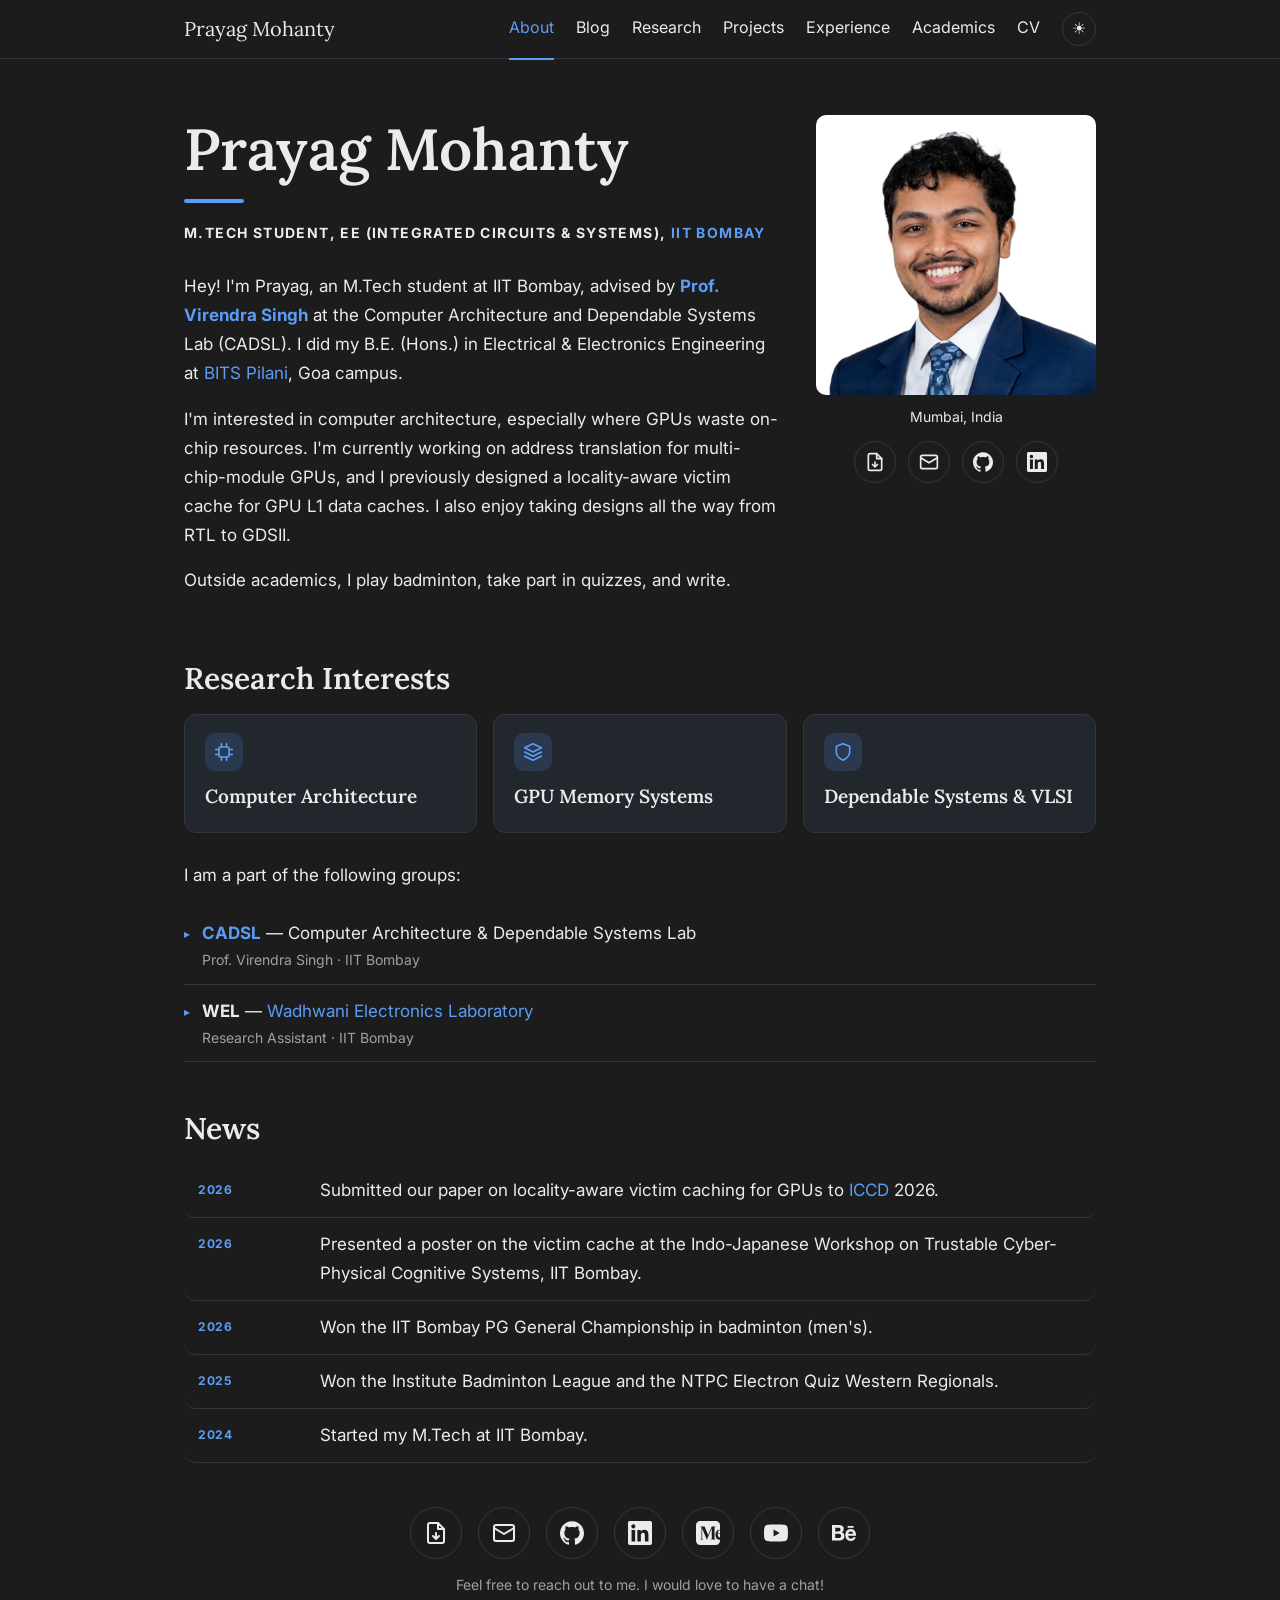
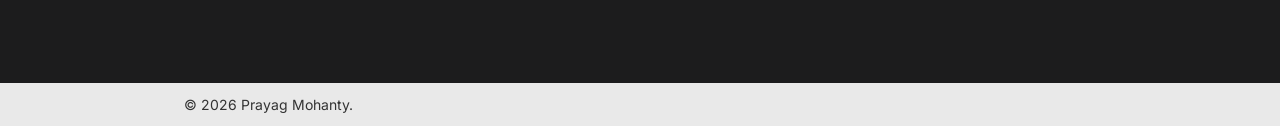
==== index.html @ af94d883 "Colour reference links blue instead of underlining them Co-Authored-By: Claude Opus 5.5 <noreply@ant" ====
<!doctype html>
<html lang="en">
<head>
<meta charset="utf-8">
<meta name="viewport" content="width=device-width, initial-scale=1">
<title>Prayag Mohanty</title>
<meta name="description" content="Prayag Mohanty: M.Tech researcher in computer architecture and VLSI at IIT Bombay.">
<link rel="preconnect" href="https://fonts.googleapis.com"><link rel="preconnect" href="https://fonts.gstatic.com" crossorigin><link href="https://fonts.googleapis.com/css2?family=Inter:wght@400;600;700&amp;family=Lora:wght@500;600&amp;display=swap" rel="stylesheet">
<style>:root{--bg:#1c1c1d;--nav:#1c1c1d;--fg:#ebebeb;--muted:#9aa1a9;--line:#33363b;--card:#22262d;--accent:#5b9cf5;--foot:#e9e9e9;--footfg:#333}
:root[data-theme=light]{--bg:#fafaf9;--nav:#fafaf9;--fg:#1f2328;--muted:#656d76;--line:#e1e4e8;--card:#fff;--accent:#2563eb;--foot:#ececec;--footfg:#333}
*{box-sizing:border-box}
html{scroll-behavior:smooth}
body{margin:0;background:var(--bg);color:var(--fg);font:17px/1.7 "Inter",-apple-system,"Segoe UI",sans-serif;min-height:100vh;display:flex;flex-direction:column}
a{color:var(--accent);text-decoration:none}
a:hover{text-decoration:underline}
.wrap{max-width:960px;margin:0 auto;padding:0 24px;width:100%}
header.nav{position:sticky;top:0;z-index:10;background:var(--nav);border-bottom:1px solid var(--line)}
header.nav .wrap{display:flex;justify-content:space-between;align-items:center;height:58px}
.brand{font-family:"Lora",Georgia,serif;font-size:20px;color:var(--fg)}
.brand:hover{text-decoration:none}
nav{display:flex;gap:22px;align-items:center}
nav a{color:var(--fg);font-size:16px;padding:16px 0;border-bottom:2px solid transparent}
nav a:hover{color:var(--accent);text-decoration:none}
nav a.on{color:var(--accent);border-bottom-color:var(--accent)}
#theme{background:none;border:1px solid var(--line);border-radius:50%;width:34px;height:34px;color:var(--fg);font-size:16px;line-height:1;cursor:pointer}
#theme:hover{border-color:var(--accent);color:var(--accent)}
main{flex:1;padding:56px 0 72px}
.card{box-shadow:0 1px 2px rgba(0,0,0,.08)}
h1,h2,h3{font-family:"Lora",Georgia,serif;font-weight:600;line-height:1.2}
h1{font-size:clamp(38px,7vw,58px);margin:0 0 6px}
h1::after{content:"";display:block;width:60px;height:4px;background:var(--accent);border-radius:2px;margin-top:14px}
.sub{font-size:14px;font-weight:700;letter-spacing:.1em;text-transform:uppercase;margin:18px 0 28px}
h2{font-size:30px;margin:48px 0 18px}
h3{font-size:19px;margin:0 0 6px}
.about{display:grid;grid-template-columns:1fr 280px;gap:36px;align-items:start}
.side{text-align:center;font-size:14px}
.photo{display:block;width:100%;height:auto;aspect-ratio:1;object-fit:cover;border-radius:10px;margin-bottom:10px}
.pills{display:flex;gap:8px;justify-content:center;flex-wrap:wrap;margin-top:12px}
.pill{border:1px solid var(--accent);border-radius:999px;padding:5px 14px;font-size:14px;font-weight:600}
.pill:hover{background:var(--accent);color:var(--bg);text-decoration:none}
.cards{display:grid;grid-template-columns:repeat(auto-fit,minmax(220px,1fr));gap:16px}
.card{display:block;background:var(--card);border:1px solid var(--line);border-radius:12px;padding:18px 20px;color:var(--fg)}
a.card:hover{text-decoration:none;border-color:var(--accent);transform:translateY(-2px)}
.card{transition:transform .15s,border-color .15s}
.card p{color:var(--muted);font-size:15px;margin:4px 0 0}
.icon{width:38px;height:38px;border-radius:10px;background:color-mix(in srgb,var(--accent) 16%,transparent);color:var(--accent);display:flex;align-items:center;justify-content:center;margin-bottom:14px}
.icon svg{width:20px;height:20px}
.tags{display:flex;gap:6px;flex-wrap:wrap;margin-top:10px}
.tags span{font-size:12px;border:1px solid var(--line);border-radius:999px;padding:1px 10px;color:var(--muted)}
.list{list-style:none;padding:0;margin:0}
.list li{border-bottom:1px solid var(--line);padding:12px 0 12px 18px;position:relative}
.list li::before{content:"▸";position:absolute;left:0;color:var(--accent);font-size:12px;top:17px}
.list small{display:block;color:var(--muted);font-size:14px}
.news{list-style:none;padding:0;margin:0}
.news li{display:grid;grid-template-columns:110px 1fr;gap:12px;padding:12px 14px;border-radius:12px;border-bottom:1px solid var(--line)}
.news li:hover{background:var(--card)}
.date{color:var(--accent);font-size:12px;font-weight:700;letter-spacing:.06em;text-transform:uppercase;padding-top:4px}
.tl{border-left:3px solid var(--accent);border-radius:12px 12px 12px 12px}
.year{display:inline-block;font-size:12px;font-weight:700;color:var(--accent);background:color-mix(in srgb,var(--accent) 14%,transparent);border-radius:999px;padding:1px 12px;margin-bottom:8px}
.code{color:var(--accent);font-weight:600}
.cols{display:grid;grid-template-columns:repeat(auto-fit,minmax(300px,1fr));gap:12px}
.cols .card{padding:12px 16px;font-size:16px}
.lead{color:var(--muted)}
.social{display:flex;gap:12px;justify-content:center;flex-wrap:wrap;margin-top:44px}
footer{background:var(--foot);color:var(--footfg);font-size:14px;padding:10px 0}
.actions{display:flex;align-items:center;gap:22px}
#burger{display:none;background:none;border:1px solid var(--line);border-radius:8px;width:38px;height:34px;color:var(--fg);font-size:18px;line-height:1;cursor:pointer}
@media(max-width:760px){.about{grid-template-columns:1fr}.news li{grid-template-columns:1fr;gap:0}
.actions{gap:10px}
#burger{display:block}
nav{display:none;position:absolute;top:58px;left:0;right:0;flex-direction:column;align-items:stretch;gap:0;background:var(--nav);border-bottom:1px solid var(--line);padding:6px 24px 12px}
nav.open{display:flex}
nav a{padding:12px 0;border-bottom:1px solid var(--line);font-size:17px}
nav a:last-child{border-bottom:0}
nav a.on{border-bottom-color:var(--line)}
.side{max-width:320px;margin:0 auto}}
.plinks{display:flex;gap:16px;margin-top:12px;font-size:14px;font-weight:600}
.card h3 a{color:inherit}
.post{padding:0;overflow:hidden}
.post .thumb{display:block;width:100%;aspect-ratio:16/9;object-fit:cover}
.post .year,.post h3,.post p{margin-left:20px;margin-right:20px}
.post .year{margin-top:16px}
.post p{margin-bottom:18px}
.ico{display:inline-flex;align-items:center;justify-content:center;width:42px;height:42px;border:1px solid var(--line);border-radius:50%;color:var(--fg);transition:color .15s,border-color .15s,transform .15s}
.ico svg{width:20px;height:20px}
.ico:hover{color:var(--accent);border-color:var(--accent);transform:translateY(-2px)}
.ico.sm{width:34px;height:34px}
.ico.sm svg{width:17px;height:17px}
.pills{gap:12px}
.social{gap:16px}
.social .ico{width:52px;height:52px}
.social .ico svg{width:24px;height:24px}
.plinks{gap:10px}
a.ref{color:var(--accent);text-decoration:none}
a.ref:hover{text-decoration:underline;text-underline-offset:3px}
.btn{display:inline-flex;align-items:center;gap:8px;min-height:42px;vertical-align:middle;background:var(--accent);color:var(--bg);border:1px solid var(--accent);border-radius:999px;padding:8px 18px;font-weight:600;font-size:15px;margin:0 8px 8px 0}
.btn svg{width:18px;height:18px}
.btn:hover{text-decoration:none;opacity:.88}
.btn.ghost{background:none;color:var(--accent)}
.cvbox{margin-top:16px;border:1px solid var(--line);border-radius:12px;overflow:hidden;background:#fff}
.cvbox iframe{display:block;width:100%;height:82vh;border:0}
.cvbox img{display:block;width:100%;height:auto}
[hidden]{display:none!important}
</style>
<script>try{var t=localStorage.getItem('theme');if(t)document.documentElement.dataset.theme=t}catch(e){}</script>
</head>
<body>
<header class="nav"><div class="wrap"><a class="brand" href="index.html">Prayag Mohanty</a><div class="actions"><nav id="menu"><a href="index.html" class=on>About</a><a href="blog.html">Blog</a><a href="research.html">Research</a><a href="projects.html">Projects</a><a href="experience.html">Experience</a><a href="academics.html">Academics</a><a href="cv.html">CV</a></nav><button id="theme" aria-label="Toggle theme" title="Toggle theme">☀</button><button id="burger" aria-label="Open menu" aria-expanded="false" aria-controls="menu">☰</button></div></div></header>
<main><div class="wrap">

<div class="about"><div>
<h1>Prayag Mohanty</h1>
<p class="sub">M.Tech student, EE (Integrated Circuits &amp; Systems), <a class="ref" href="https://www.iitb.ac.in">IIT Bombay</a></p>
<p>Hey! I'm Prayag, an M.Tech student at IIT Bombay, advised by <strong><a class="ref" href="https://www.ee.iitb.ac.in/~viren/">Prof. Virendra Singh</a></strong> at the Computer Architecture and Dependable Systems Lab (CADSL). I did my B.E. (Hons.) in Electrical &amp; Electronics Engineering at <a class="ref" href="https://www.bits-pilani.ac.in/goa/">BITS Pilani</a>, Goa campus.</p>
<p>I'm interested in computer architecture, especially where GPUs waste on-chip resources. I'm currently working on address translation for multi-chip-module GPUs, and I previously designed a locality-aware victim cache for GPU L1 data caches. I also enjoy taking designs all the way from RTL to GDSII.</p>
<p>Outside academics, I play badminton, take part in quizzes, and write.</p>
</div>
<div class="side"><img class="photo" src="photo.jpg" alt="Prayag Mohanty" width="280" height="280">Mumbai, India<div class="pills"><a class="ico" href="cv.html" aria-label="CV" title="CV"><svg viewBox="0 0 24 24" fill="none" stroke="currentColor" stroke-width="2" stroke-linecap="round" stroke-linejoin="round" aria-hidden="true"><path d="M14 2H6a2 2 0 0 0-2 2v16a2 2 0 0 0 2 2h12a2 2 0 0 0 2-2V8z"/><path d="M14 2v6h6M12 18v-6M9 15l3 3 3-3"/></svg></a><a class="ico" href="mailto:24m1177@iitb.ac.in" aria-label="Email" title="Email"><svg viewBox="0 0 24 24" fill="none" stroke="currentColor" stroke-width="2" stroke-linecap="round" stroke-linejoin="round" aria-hidden="true"><rect x="2" y="4" width="20" height="16" rx="2"/><path d="m22 7-10 6L2 7"/></svg></a><a class="ico" href="https://github.com/Prayag-Mohanty" aria-label="GitHub" title="GitHub"><svg viewBox="0 0 24 24" fill="currentColor" aria-hidden="true"><path d="M12 .297c-6.63 0-12 5.373-12 12 0 5.303 3.438 9.8 8.205 11.385.6.113.82-.258.82-.577 0-.285-.01-1.04-.015-2.04-3.338.724-4.042-1.61-4.042-1.61C4.422 18.07 3.633 17.7 3.633 17.7c-1.087-.744.084-.729.084-.729 1.205.084 1.838 1.236 1.838 1.236 1.07 1.835 2.809 1.305 3.495.998.108-.776.417-1.305.76-1.605-2.665-.3-5.466-1.332-5.466-5.93 0-1.31.465-2.38 1.235-3.22-.135-.303-.54-1.523.105-3.176 0 0 1.005-.322 3.3 1.23.96-.267 1.98-.399 3-.405 1.02.006 2.04.138 3 .405 2.28-1.552 3.285-1.23 3.285-1.23.645 1.653.24 2.873.12 3.176.765.84 1.23 1.91 1.23 3.22 0 4.61-2.805 5.625-5.475 5.92.42.36.81 1.096.81 2.22 0 1.606-.015 2.896-.015 3.286 0 .315.21.69.825.57C20.565 22.092 24 17.592 24 12.297c0-6.627-5.373-12-12-12"/></svg></a><a class="ico" href="https://www.linkedin.com/in/prayag-mohanty" aria-label="LinkedIn" title="LinkedIn"><svg viewBox="0 0 24 24" fill="currentColor" aria-hidden="true"><path d="M20.447 20.452h-3.554v-5.569c0-1.328-.027-3.037-1.852-3.037-1.853 0-2.136 1.445-2.136 2.939v5.667H9.351V9h3.414v1.561h.046c.477-.9 1.637-1.85 3.37-1.85 3.601 0 4.267 2.37 4.267 5.455v6.286zM5.337 7.433c-1.144 0-2.063-.926-2.063-2.065 0-1.138.92-2.063 2.063-2.063 1.14 0 2.064.925 2.064 2.063 0 1.139-.925 2.065-2.064 2.065zm1.782 13.019H3.555V9h3.564v11.452zM22.225 0H1.771C.792 0 0 .774 0 1.729v20.542C0 23.227.792 24 1.771 24h20.451C23.2 24 24 23.227 24 22.271V1.729C24 .774 23.2 0 22.222 0h.003z"/></svg></a></div></div></div>

<h2>Research Interests</h2>
<div class="cards">
<div class="card"><span class="icon"><svg viewBox="0 0 24 24" fill="none" stroke="currentColor" stroke-width="2" stroke-linecap="round" stroke-linejoin="round"><rect x="6" y="6" width="12" height="12" rx="2"/><path d="M9 2v4M15 2v4M9 18v4M15 18v4M2 9h4M2 15h4M18 9h4M18 15h4"/></svg></span><h3>Computer Architecture</h3></div>
<div class="card"><span class="icon"><svg viewBox="0 0 24 24" fill="none" stroke="currentColor" stroke-width="2" stroke-linecap="round" stroke-linejoin="round"><path d="M12 2 2 7l10 5 10-5-10-5zM2 17l10 5 10-5M2 12l10 5 10-5"/></svg></span><h3>GPU Memory Systems</h3></div>
<div class="card"><span class="icon"><svg viewBox="0 0 24 24" fill="none" stroke="currentColor" stroke-width="2" stroke-linecap="round" stroke-linejoin="round"><path d="M12 22s8-4 8-10V5l-8-3-8 3v7c0 6 8 10 8 10z"/></svg></span><h3>Dependable Systems &amp; VLSI</h3></div>
</div>
<p style="margin-top:28px">I am a part of the following groups:</p>
<ul class="list">
<li><a href="research.html"><strong>CADSL</strong></a> — Computer Architecture &amp; Dependable Systems Lab<small>Prof. Virendra Singh · IIT Bombay</small></li>
<li><strong>WEL</strong> — <a class="ref" href="https://www.ee.iitb.ac.in/~wel_iitb">Wadhwani Electronics Laboratory</a><small>Research Assistant · IIT Bombay</small></li>
</ul>

<h2>News</h2>
<ul class="news">
<li><span class="date">2026</span><span>Submitted our paper on locality-aware victim caching for GPUs to <a class="ref" href="https://www.iccd-conf.com">ICCD</a> 2026.</span></li>
<li><span class="date">2026</span><span>Presented a poster on the victim cache at the Indo-Japanese Workshop on Trustable Cyber-Physical Cognitive Systems, IIT Bombay.</span></li>
<li><span class="date">2026</span><span>Won the IIT Bombay PG General Championship in badminton (men's).</span></li>
<li><span class="date">2025</span><span>Won the Institute Badminton League and the NTPC Electron Quiz Western Regionals.</span></li>
<li><span class="date">2024</span><span>Started my M.Tech at IIT Bombay.</span></li>
</ul>
<div class="social"><a class="ico" href="cv.html" aria-label="CV" title="CV"><svg viewBox="0 0 24 24" fill="none" stroke="currentColor" stroke-width="2" stroke-linecap="round" stroke-linejoin="round" aria-hidden="true"><path d="M14 2H6a2 2 0 0 0-2 2v16a2 2 0 0 0 2 2h12a2 2 0 0 0 2-2V8z"/><path d="M14 2v6h6M12 18v-6M9 15l3 3 3-3"/></svg></a><a class="ico" href="mailto:24m1177@iitb.ac.in" aria-label="Email" title="Email"><svg viewBox="0 0 24 24" fill="none" stroke="currentColor" stroke-width="2" stroke-linecap="round" stroke-linejoin="round" aria-hidden="true"><rect x="2" y="4" width="20" height="16" rx="2"/><path d="m22 7-10 6L2 7"/></svg></a><a class="ico" href="https://github.com/Prayag-Mohanty" aria-label="GitHub" title="GitHub"><svg viewBox="0 0 24 24" fill="currentColor" aria-hidden="true"><path d="M12 .297c-6.63 0-12 5.373-12 12 0 5.303 3.438 9.8 8.205 11.385.6.113.82-.258.82-.577 0-.285-.01-1.04-.015-2.04-3.338.724-4.042-1.61-4.042-1.61C4.422 18.07 3.633 17.7 3.633 17.7c-1.087-.744.084-.729.084-.729 1.205.084 1.838 1.236 1.838 1.236 1.07 1.835 2.809 1.305 3.495.998.108-.776.417-1.305.76-1.605-2.665-.3-5.466-1.332-5.466-5.93 0-1.31.465-2.38 1.235-3.22-.135-.303-.54-1.523.105-3.176 0 0 1.005-.322 3.3 1.23.96-.267 1.98-.399 3-.405 1.02.006 2.04.138 3 .405 2.28-1.552 3.285-1.23 3.285-1.23.645 1.653.24 2.873.12 3.176.765.84 1.23 1.91 1.23 3.22 0 4.61-2.805 5.625-5.475 5.92.42.36.81 1.096.81 2.22 0 1.606-.015 2.896-.015 3.286 0 .315.21.69.825.57C20.565 22.092 24 17.592 24 12.297c0-6.627-5.373-12-12-12"/></svg></a><a class="ico" href="https://www.linkedin.com/in/prayag-mohanty" aria-label="LinkedIn" title="LinkedIn"><svg viewBox="0 0 24 24" fill="currentColor" aria-hidden="true"><path d="M20.447 20.452h-3.554v-5.569c0-1.328-.027-3.037-1.852-3.037-1.853 0-2.136 1.445-2.136 2.939v5.667H9.351V9h3.414v1.561h.046c.477-.9 1.637-1.85 3.37-1.85 3.601 0 4.267 2.37 4.267 5.455v6.286zM5.337 7.433c-1.144 0-2.063-.926-2.063-2.065 0-1.138.92-2.063 2.063-2.063 1.14 0 2.064.925 2.064 2.063 0 1.139-.925 2.065-2.064 2.065zm1.782 13.019H3.555V9h3.564v11.452zM22.225 0H1.771C.792 0 0 .774 0 1.729v20.542C0 23.227.792 24 1.771 24h20.451C23.2 24 24 23.227 24 22.271V1.729C24 .774 23.2 0 22.222 0h.003z"/></svg></a><a class="ico" href="https://medium.com/@topper1728" aria-label="Medium" title="Medium"><svg viewBox="0 0 24 24" fill="currentColor" aria-hidden="true"><path d="M4.21 0A4.201 4.201 0 0 0 0 4.21v15.58A4.201 4.201 0 0 0 4.21 24h15.58A4.201 4.201 0 0 0 24 19.79v-1.093c-.137.013-.278.02-.422.02-2.577 0-4.027-2.146-4.09-4.832a7.592 7.592 0 0 1 .022-.708c.093-1.186.475-2.241 1.105-3.022a3.885 3.885 0 0 1 1.395-1.1c.468-.237 1.127-.367 1.664-.367h.023c.101 0 .202.004.303.01V4.211A4.201 4.201 0 0 0 19.79 0Zm.198 5.583h4.165l3.588 8.435 3.59-8.435h3.864v.146l-.019.004c-.705.16-1.063.397-1.063 1.254h-.003l.003 10.274c.06.676.424.885 1.063 1.03l.02.004v.145h-4.923v-.145l.019-.005c.639-.144.994-.353 1.054-1.03V7.267l-4.745 11.15h-.261L6.15 7.569v9.445c0 .857.358 1.094 1.063 1.253l.02.004v.147H4.405v-.147l.019-.004c.705-.16 1.065-.397 1.065-1.253V6.987c0-.857-.358-1.094-1.064-1.254l-.018-.004zm19.25 3.668c-1.086.023-1.733 1.323-1.813 3.124H24V9.298a1.378 1.378 0 0 0-.342-.047Zm-1.862 3.632c-.1 1.756.86 3.239 2.204 3.634v-3.634z"/></svg></a><a class="ico" href="https://www.youtube.com/@prayag_mohanty" aria-label="YouTube" title="YouTube"><svg viewBox="0 0 24 24" fill="currentColor" aria-hidden="true"><path d="M23.498 6.186a3.016 3.016 0 0 0-2.122-2.136C19.505 3.545 12 3.545 12 3.545s-7.505 0-9.377.505A3.017 3.017 0 0 0 .502 6.186C0 8.07 0 12 0 12s0 3.93.502 5.814a3.016 3.016 0 0 0 2.122 2.136c1.871.505 9.376.505 9.376.505s7.505 0 9.377-.505a3.015 3.015 0 0 0 2.122-2.136C24 15.93 24 12 24 12s0-3.93-.502-5.814zM9.545 15.568V8.432L15.818 12l-6.273 3.568z"/></svg></a><a class="ico" href="https://www.behance.net/prayagmohanty" aria-label="Behance" title="Behance"><svg viewBox="0 0 24 24" fill="currentColor" aria-hidden="true"><path d="M16.969 16.927a2.561 2.561 0 0 0 1.901.677 2.501 2.501 0 0 0 1.531-.475c.362-.235.636-.584.779-.99h2.585a5.091 5.091 0 0 1-1.9 2.896 5.292 5.292 0 0 1-3.091.88 5.839 5.839 0 0 1-2.284-.433 4.871 4.871 0 0 1-1.723-1.211 5.657 5.657 0 0 1-1.08-1.874 7.057 7.057 0 0 1-.383-2.393c-.005-.8.129-1.595.396-2.349a5.313 5.313 0 0 1 5.088-3.604 4.87 4.87 0 0 1 2.376.563c.661.362 1.231.87 1.668 1.485a6.2 6.2 0 0 1 .943 2.133c.194.821.263 1.666.205 2.508h-7.699c-.063.79.184 1.574.688 2.187ZM6.947 4.084a8.065 8.065 0 0 1 1.928.198 4.29 4.29 0 0 1 1.49.638c.418.303.748.711.958 1.182.241.579.357 1.203.341 1.83a3.506 3.506 0 0 1-.506 1.961 3.726 3.726 0 0 1-1.503 1.287 3.588 3.588 0 0 1 2.027 1.437c.464.747.697 1.615.67 2.494a4.593 4.593 0 0 1-.423 2.032 3.945 3.945 0 0 1-1.163 1.413 5.114 5.114 0 0 1-1.683.807 7.135 7.135 0 0 1-1.928.259H0V4.084h6.947Zm-.235 12.9c.308.004.616-.029.916-.099a2.18 2.18 0 0 0 .766-.332c.228-.158.411-.371.534-.619.142-.317.208-.663.191-1.009a2.08 2.08 0 0 0-.642-1.715 2.618 2.618 0 0 0-1.696-.505h-3.54v4.279h3.471Zm13.635-5.967a2.13 2.13 0 0 0-1.654-.619 2.336 2.336 0 0 0-1.163.259 2.474 2.474 0 0 0-.738.62 2.359 2.359 0 0 0-.396.792c-.074.239-.12.485-.137.734h4.769a3.239 3.239 0 0 0-.679-1.785l-.002-.001Zm-13.813-.648a2.254 2.254 0 0 0 1.423-.433c.399-.355.607-.88.56-1.413a1.916 1.916 0 0 0-.178-.891 1.298 1.298 0 0 0-.495-.533 1.851 1.851 0 0 0-.711-.274 3.966 3.966 0 0 0-.835-.073H3.241v3.631h3.293v-.014ZM21.62 5.122h-5.976v1.527h5.976V5.122Z"/></svg></a></div>
<p class="lead" style="text-align:center;font-size:14px">Feel free to reach out to me. I would love to have a chat!</p>

</div></main>
<footer><div class="wrap">© <span id="year"></span> Prayag Mohanty.</div></footer>
<script>document.getElementById('year').textContent = new Date().getFullYear();
const root = document.documentElement;
const btn = document.getElementById('theme');
const paint = () => { btn.textContent = root.dataset.theme === 'light' ? '☾' : '☀'; };
paint();
btn.addEventListener('click', () => {
  root.dataset.theme = root.dataset.theme === 'light' ? 'dark' : 'light';
  try { localStorage.setItem('theme', root.dataset.theme); } catch (e) {}
  paint();
});
const burger = document.getElementById('burger');
const menu = document.getElementById('menu');
burger.addEventListener('click', () => {
  const open = menu.classList.toggle('open');
  burger.setAttribute('aria-expanded', open);
  burger.textContent = open ? '✕' : '☰';
});
</script>
</body>
</html>
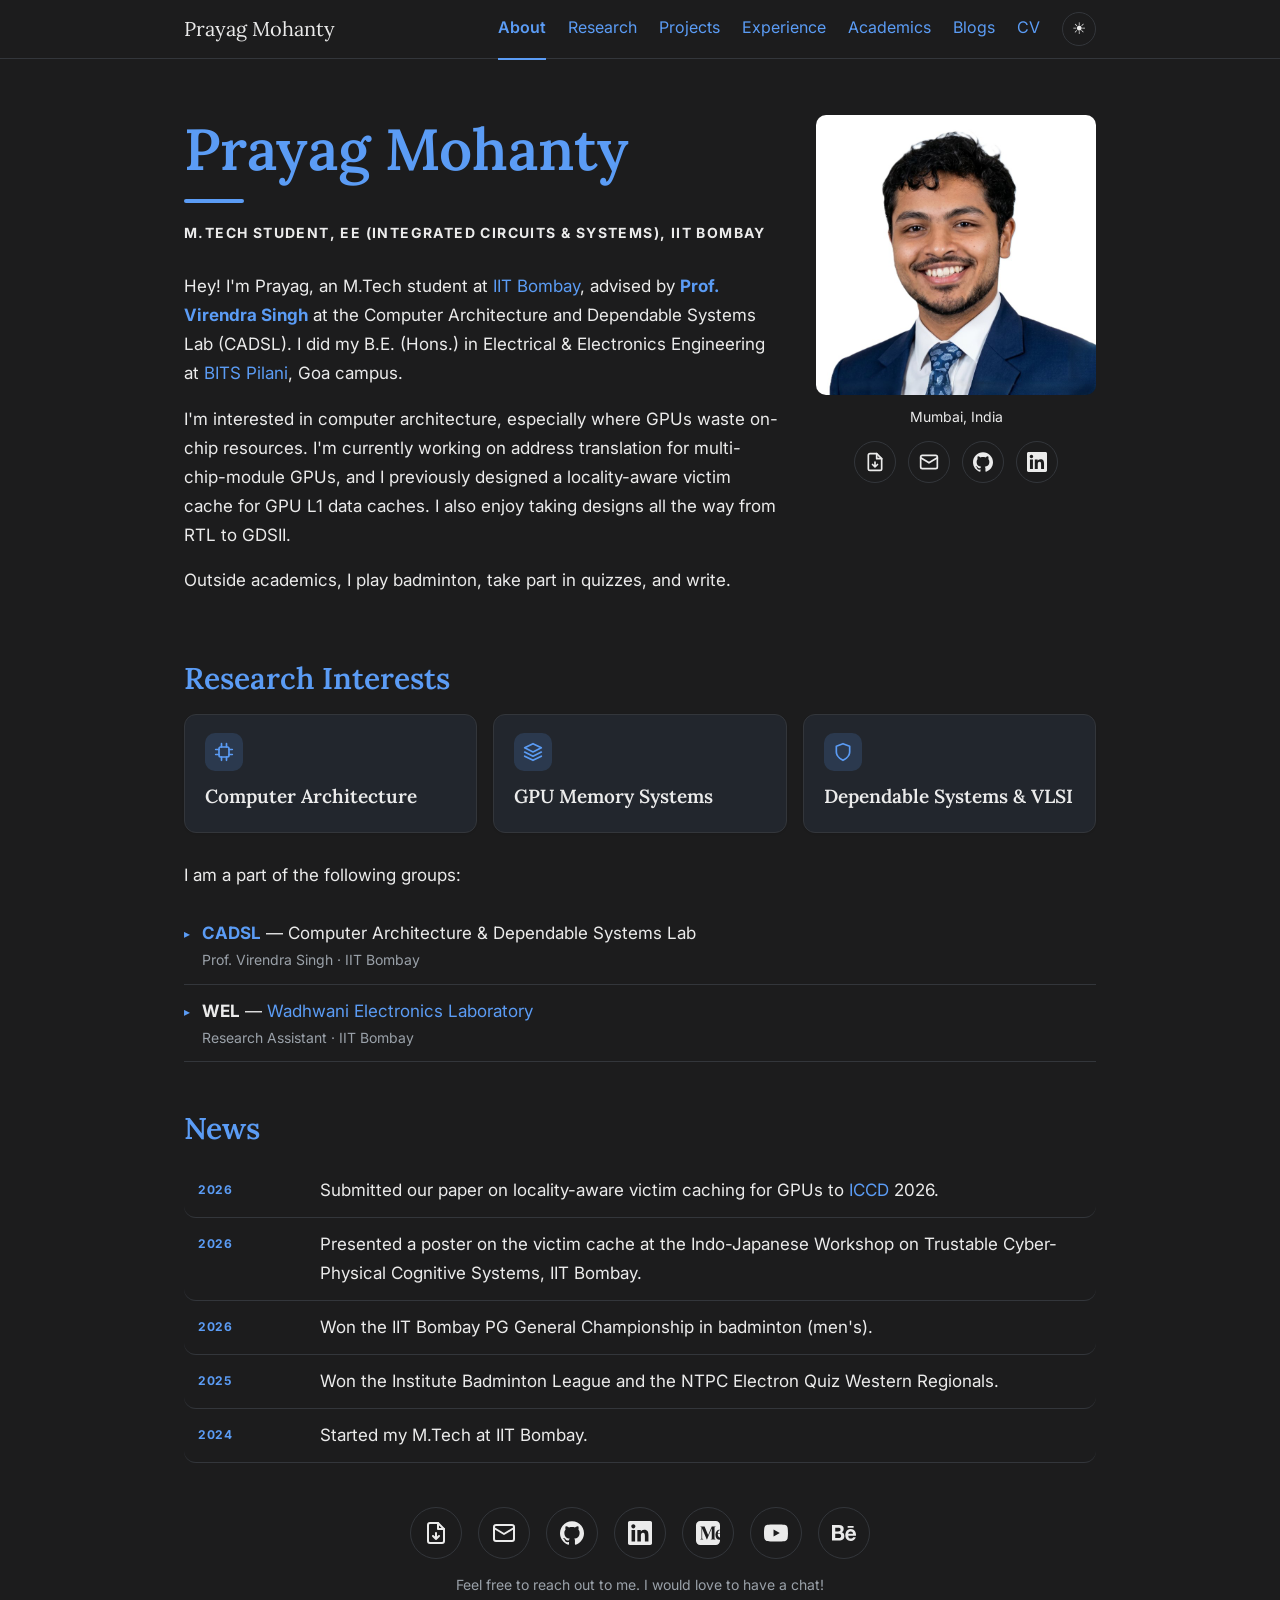
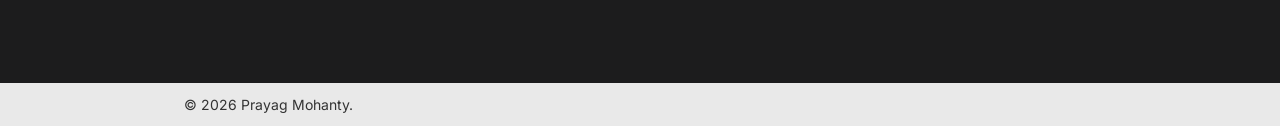
==== commit 35b5f048: "Blue nav links and headings, reorder nav, rename Blog to Blogs Nav order is now About, Research, Pro" ====
--- a/index.html
+++ b/index.html
@@ -19,14 +19,15 @@
 .brand{font-family:"Lora",Georgia,serif;font-size:20px;color:var(--fg)}
 .brand:hover{text-decoration:none}
 nav{display:flex;gap:22px;align-items:center}
-nav a{color:var(--fg);font-size:16px;padding:16px 0;border-bottom:2px solid transparent}
-nav a:hover{color:var(--accent);text-decoration:none}
-nav a.on{color:var(--accent);border-bottom-color:var(--accent)}
+nav a{color:var(--accent);font-size:16px;padding:16px 0;border-bottom:2px solid transparent}
+nav a:hover{text-decoration:none;border-bottom-color:color-mix(in srgb,var(--accent) 45%,transparent)}
+nav a.on{font-weight:600;border-bottom-color:var(--accent)}
 #theme{background:none;border:1px solid var(--line);border-radius:50%;width:34px;height:34px;color:var(--fg);font-size:16px;line-height:1;cursor:pointer}
 #theme:hover{border-color:var(--accent);color:var(--accent)}
 main{flex:1;padding:56px 0 72px}
 .card{box-shadow:0 1px 2px rgba(0,0,0,.08)}
 h1,h2,h3{font-family:"Lora",Georgia,serif;font-weight:600;line-height:1.2}
+h1,h2{color:var(--accent)}
 h1{font-size:clamp(38px,7vw,58px);margin:0 0 6px}
 h1::after{content:"";display:block;width:60px;height:4px;background:var(--accent);border-radius:2px;margin-top:14px}
 .sub{font-size:14px;font-weight:700;letter-spacing:.1em;text-transform:uppercase;margin:18px 0 28px}
@@ -105,13 +106,13 @@
 <script>try{var t=localStorage.getItem('theme');if(t)document.documentElement.dataset.theme=t}catch(e){}</script>
 </head>
 <body>
-<header class="nav"><div class="wrap"><a class="brand" href="index.html">Prayag Mohanty</a><div class="actions"><nav id="menu"><a href="index.html" class=on>About</a><a href="blog.html">Blog</a><a href="research.html">Research</a><a href="projects.html">Projects</a><a href="experience.html">Experience</a><a href="academics.html">Academics</a><a href="cv.html">CV</a></nav><button id="theme" aria-label="Toggle theme" title="Toggle theme">☀</button><button id="burger" aria-label="Open menu" aria-expanded="false" aria-controls="menu">☰</button></div></div></header>
+<header class="nav"><div class="wrap"><a class="brand" href="index.html">Prayag Mohanty</a><div class="actions"><nav id="menu"><a href="index.html" class=on>About</a><a href="research.html">Research</a><a href="projects.html">Projects</a><a href="experience.html">Experience</a><a href="academics.html">Academics</a><a href="blog.html">Blogs</a><a href="cv.html">CV</a></nav><button id="theme" aria-label="Toggle theme" title="Toggle theme">☀</button><button id="burger" aria-label="Open menu" aria-expanded="false" aria-controls="menu">☰</button></div></div></header>
 <main><div class="wrap">
 
 <div class="about"><div>
 <h1>Prayag Mohanty</h1>
-<p class="sub">M.Tech student, EE (Integrated Circuits &amp; Systems), <a class="ref" href="https://www.iitb.ac.in">IIT Bombay</a></p>
-<p>Hey! I'm Prayag, an M.Tech student at IIT Bombay, advised by <strong><a class="ref" href="https://www.ee.iitb.ac.in/~viren/">Prof. Virendra Singh</a></strong> at the Computer Architecture and Dependable Systems Lab (CADSL). I did my B.E. (Hons.) in Electrical &amp; Electronics Engineering at <a class="ref" href="https://www.bits-pilani.ac.in/goa/">BITS Pilani</a>, Goa campus.</p>
+<p class="sub">M.Tech student, EE (Integrated Circuits &amp; Systems), IIT Bombay</p>
+<p>Hey! I'm Prayag, an M.Tech student at <a class="ref" href="https://www.iitb.ac.in">IIT Bombay</a>, advised by <strong><a class="ref" href="https://www.ee.iitb.ac.in/~viren/">Prof. Virendra Singh</a></strong> at the Computer Architecture and Dependable Systems Lab (CADSL). I did my B.E. (Hons.) in Electrical &amp; Electronics Engineering at <a class="ref" href="https://www.bits-pilani.ac.in/goa/">BITS Pilani</a>, Goa campus.</p>
 <p>I'm interested in computer architecture, especially where GPUs waste on-chip resources. I'm currently working on address translation for multi-chip-module GPUs, and I previously designed a locality-aware victim cache for GPU L1 data caches. I also enjoy taking designs all the way from RTL to GDSII.</p>
 <p>Outside academics, I play badminton, take part in quizzes, and write.</p>
 </div>
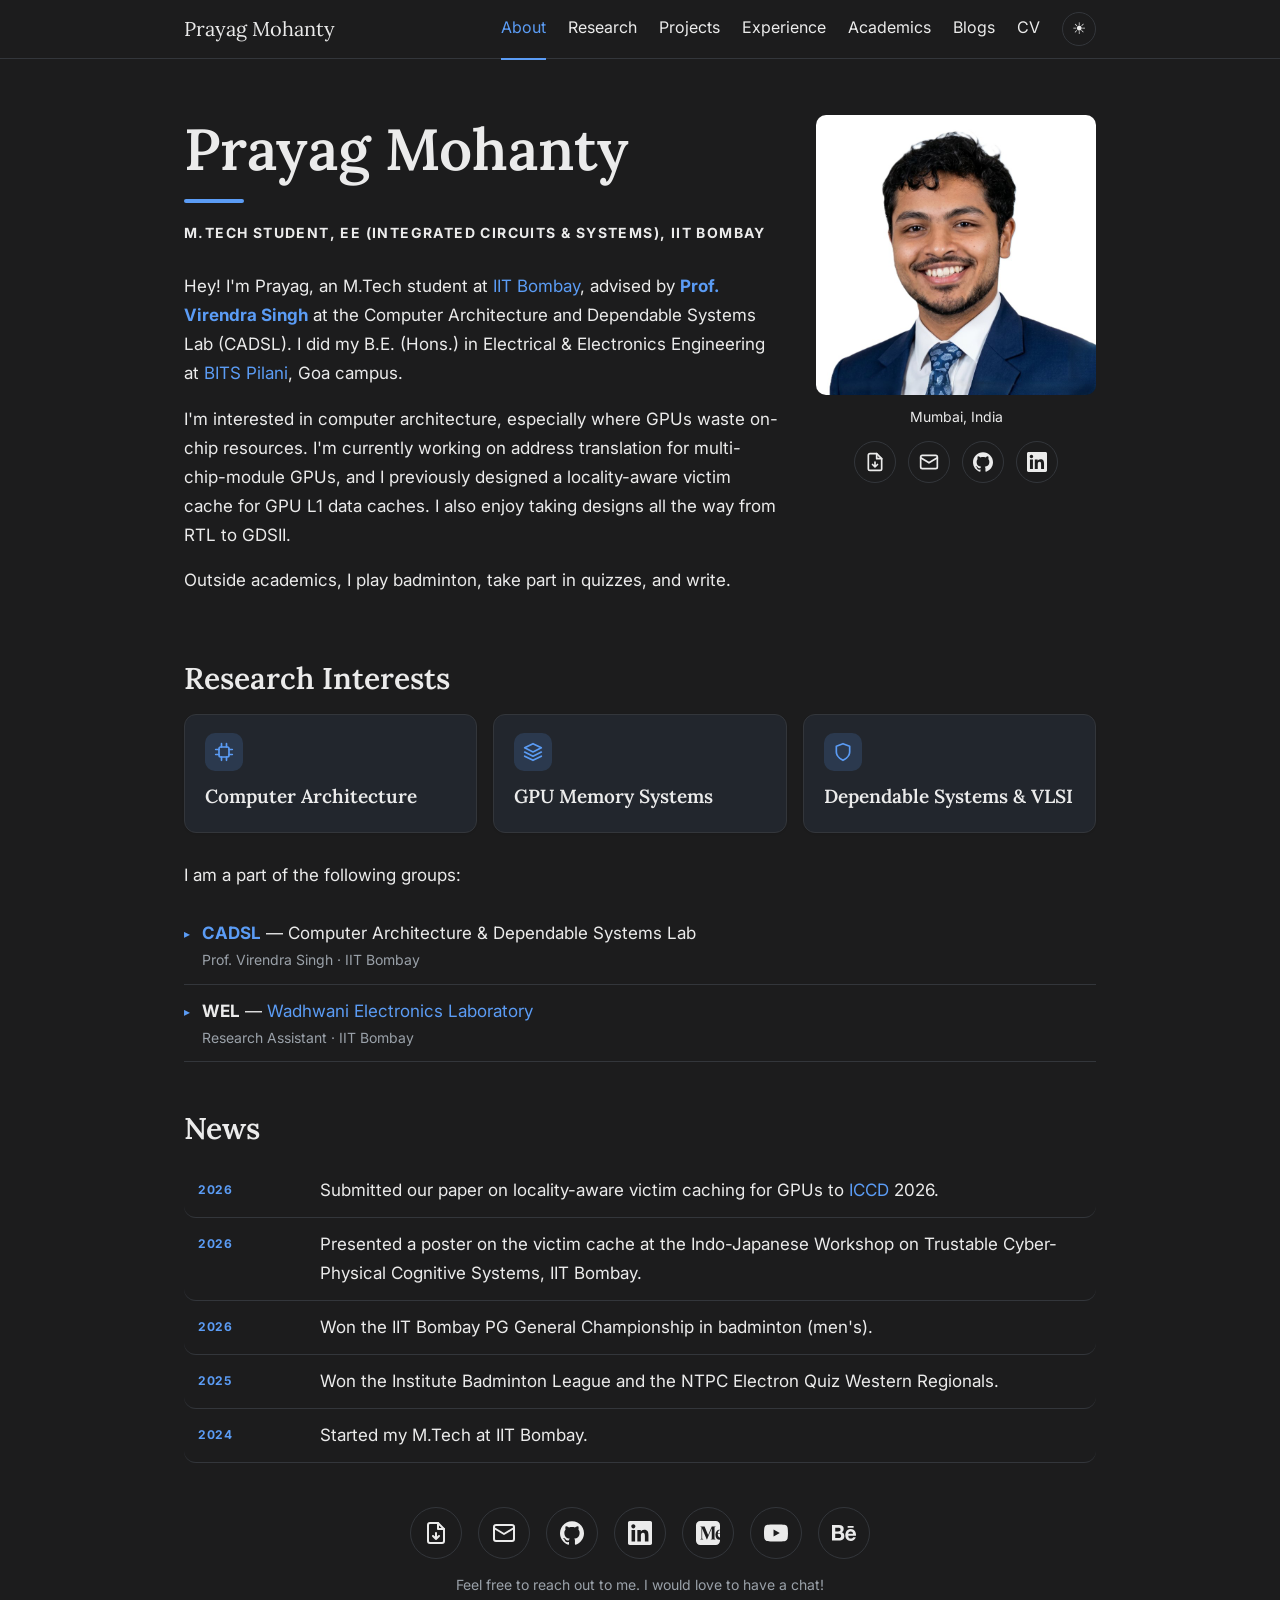
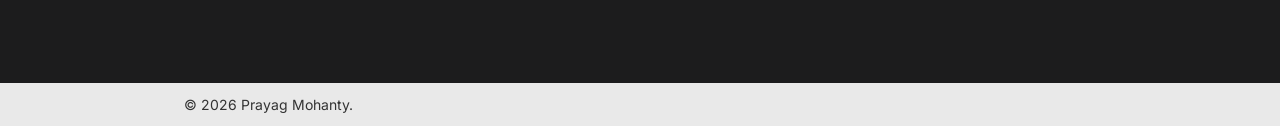
==== commit 3c2e0fe5: "Revert nav links and headings to white Co-Authored-By: Claude Opus 5.5 <noreply@anthropic.com> Claud" ====
--- a/index.html
+++ b/index.html
@@ -19,15 +19,14 @@
 .brand{font-family:"Lora",Georgia,serif;font-size:20px;color:var(--fg)}
 .brand:hover{text-decoration:none}
 nav{display:flex;gap:22px;align-items:center}
-nav a{color:var(--accent);font-size:16px;padding:16px 0;border-bottom:2px solid transparent}
-nav a:hover{text-decoration:none;border-bottom-color:color-mix(in srgb,var(--accent) 45%,transparent)}
-nav a.on{font-weight:600;border-bottom-color:var(--accent)}
+nav a{color:var(--fg);font-size:16px;padding:16px 0;border-bottom:2px solid transparent}
+nav a:hover{color:var(--accent);text-decoration:none}
+nav a.on{color:var(--accent);border-bottom-color:var(--accent)}
 #theme{background:none;border:1px solid var(--line);border-radius:50%;width:34px;height:34px;color:var(--fg);font-size:16px;line-height:1;cursor:pointer}
 #theme:hover{border-color:var(--accent);color:var(--accent)}
 main{flex:1;padding:56px 0 72px}
 .card{box-shadow:0 1px 2px rgba(0,0,0,.08)}
 h1,h2,h3{font-family:"Lora",Georgia,serif;font-weight:600;line-height:1.2}
-h1,h2{color:var(--accent)}
 h1{font-size:clamp(38px,7vw,58px);margin:0 0 6px}
 h1::after{content:"";display:block;width:60px;height:4px;background:var(--accent);border-radius:2px;margin-top:14px}
 .sub{font-size:14px;font-weight:700;letter-spacing:.1em;text-transform:uppercase;margin:18px 0 28px}
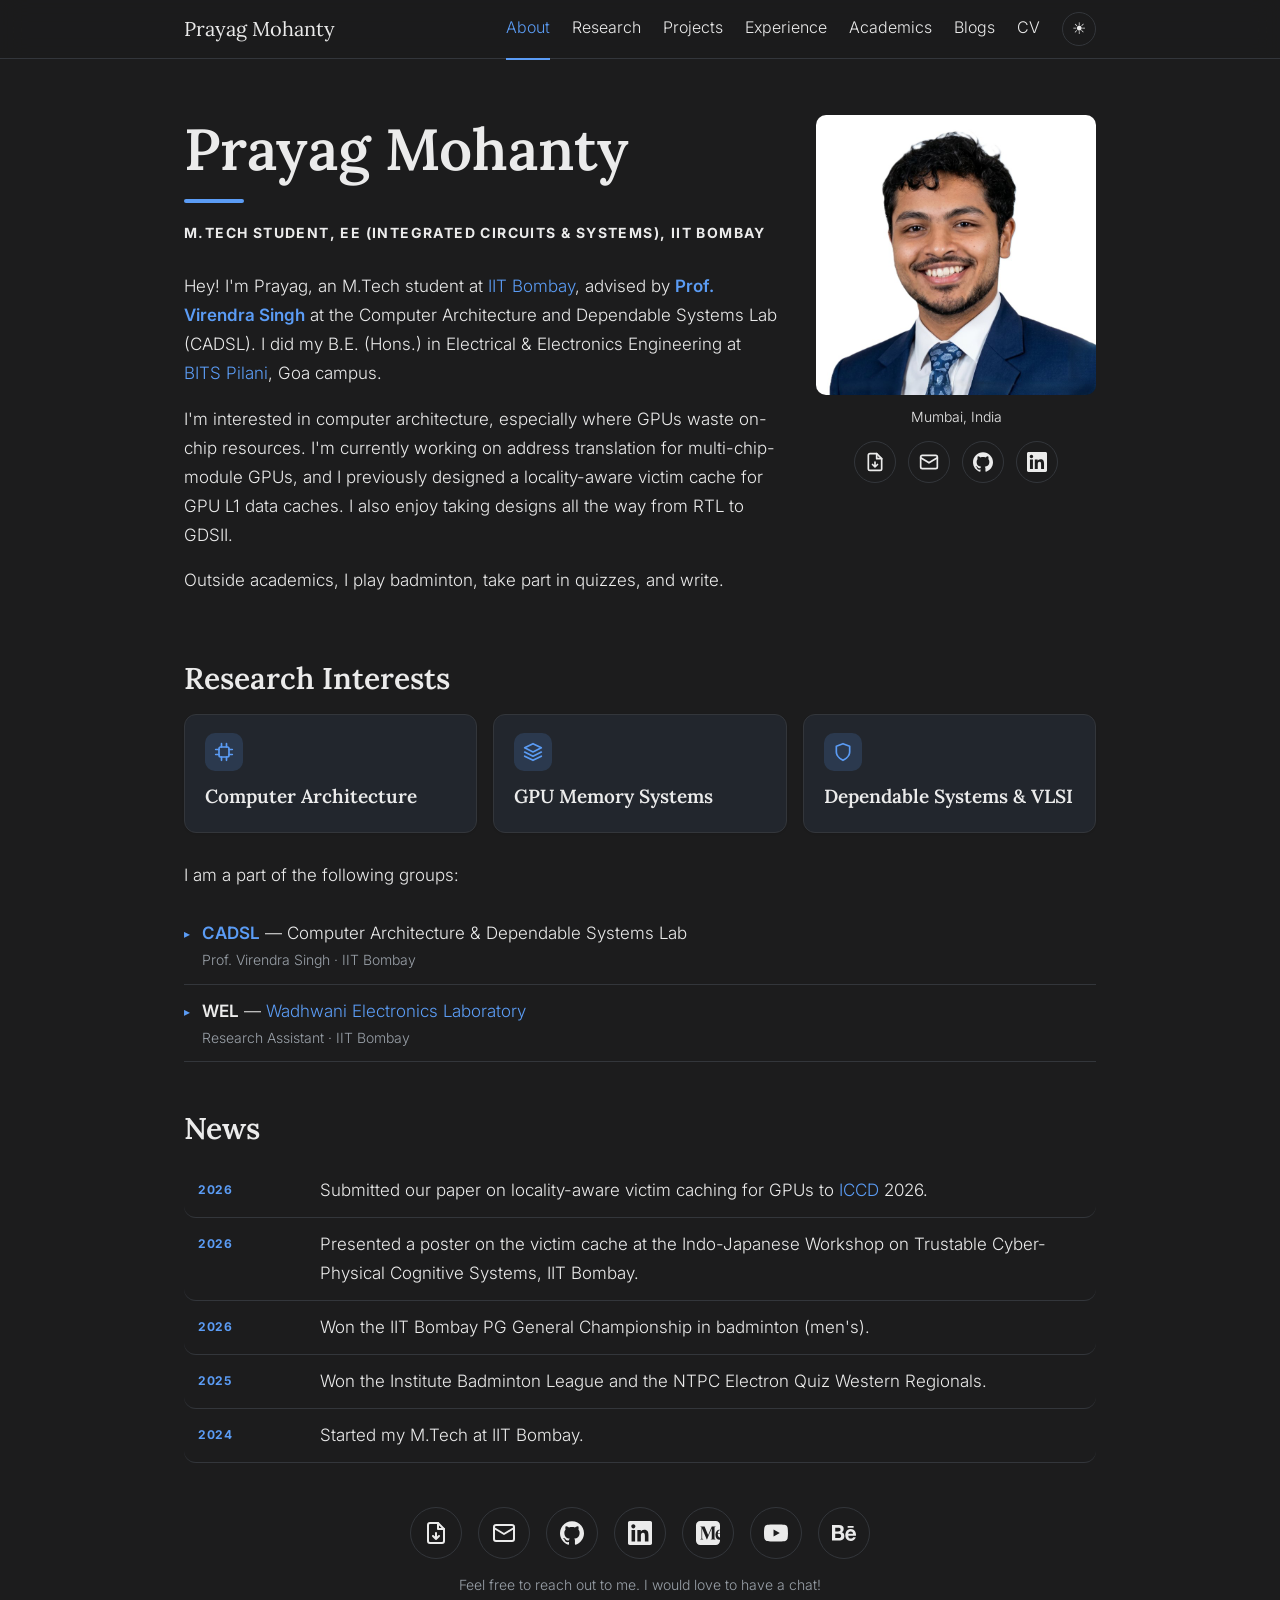
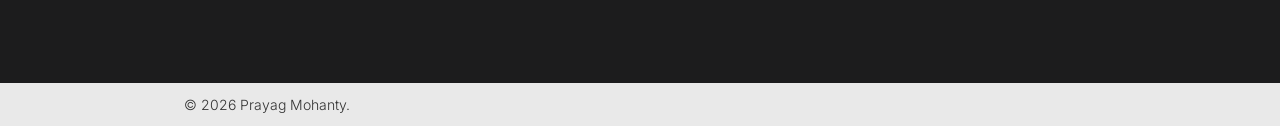
==== commit 5de56205: "Frosted translucent nav bar and lighter body text Co-Authored-By: Claude Opus 5.5 <noreply@anthropic" ====
--- a/index.html
+++ b/index.html
@@ -5,16 +5,16 @@
 <meta name="viewport" content="width=device-width, initial-scale=1">
 <title>Prayag Mohanty</title>
 <meta name="description" content="Prayag Mohanty: M.Tech researcher in computer architecture and VLSI at IIT Bombay.">
-<link rel="preconnect" href="https://fonts.googleapis.com"><link rel="preconnect" href="https://fonts.gstatic.com" crossorigin><link href="https://fonts.googleapis.com/css2?family=Inter:wght@400;600;700&amp;family=Lora:wght@500;600&amp;display=swap" rel="stylesheet">
+<link rel="preconnect" href="https://fonts.googleapis.com"><link rel="preconnect" href="https://fonts.gstatic.com" crossorigin><link href="https://fonts.googleapis.com/css2?family=Inter:wght@300;400;600;700&amp;family=Lora:wght@500;600&amp;display=swap" rel="stylesheet">
 <style>:root{--bg:#1c1c1d;--nav:#1c1c1d;--fg:#ebebeb;--muted:#9aa1a9;--line:#33363b;--card:#22262d;--accent:#5b9cf5;--foot:#e9e9e9;--footfg:#333}
 :root[data-theme=light]{--bg:#fafaf9;--nav:#fafaf9;--fg:#1f2328;--muted:#656d76;--line:#e1e4e8;--card:#fff;--accent:#2563eb;--foot:#ececec;--footfg:#333}
 *{box-sizing:border-box}
 html{scroll-behavior:smooth}
-body{margin:0;background:var(--bg);color:var(--fg);font:17px/1.7 "Inter",-apple-system,"Segoe UI",sans-serif;min-height:100vh;display:flex;flex-direction:column}
+body{margin:0;background:var(--bg);color:var(--fg);font:300 17px/1.7 "Inter",-apple-system,"Segoe UI",sans-serif;-webkit-font-smoothing:antialiased;-moz-osx-font-smoothing:grayscale;min-height:100vh;display:flex;flex-direction:column}
 a{color:var(--accent);text-decoration:none}
 a:hover{text-decoration:underline}
 .wrap{max-width:960px;margin:0 auto;padding:0 24px;width:100%}
-header.nav{position:sticky;top:0;z-index:10;background:var(--nav);border-bottom:1px solid var(--line)}
+header.nav{position:sticky;top:0;z-index:10;background:color-mix(in srgb,var(--nav) 72%,transparent);-webkit-backdrop-filter:blur(14px) saturate(160%);backdrop-filter:blur(14px) saturate(160%);border-bottom:1px solid var(--line)}
 header.nav .wrap{display:flex;justify-content:space-between;align-items:center;height:58px}
 .brand{font-family:"Lora",Georgia,serif;font-size:20px;color:var(--fg)}
 .brand:hover{text-decoration:none}
@@ -68,7 +68,7 @@
 @media(max-width:760px){.about{grid-template-columns:1fr}.news li{grid-template-columns:1fr;gap:0}
 .actions{gap:10px}
 #burger{display:block}
-nav{display:none;position:absolute;top:58px;left:0;right:0;flex-direction:column;align-items:stretch;gap:0;background:var(--nav);border-bottom:1px solid var(--line);padding:6px 24px 12px}
+nav{display:none;position:absolute;top:58px;left:0;right:0;flex-direction:column;align-items:stretch;gap:0;background:color-mix(in srgb,var(--nav) 85%,transparent);-webkit-backdrop-filter:blur(14px) saturate(160%);backdrop-filter:blur(14px) saturate(160%);border-bottom:1px solid var(--line);padding:6px 24px 12px}
 nav.open{display:flex}
 nav a{padding:12px 0;border-bottom:1px solid var(--line);font-size:17px}
 nav a:last-child{border-bottom:0}
@@ -101,6 +101,7 @@
 .cvbox iframe{display:block;width:100%;height:82vh;border:0}
 .cvbox img{display:block;width:100%;height:auto}
 [hidden]{display:none!important}
+strong,b{font-weight:600}
 </style>
 <script>try{var t=localStorage.getItem('theme');if(t)document.documentElement.dataset.theme=t}catch(e){}</script>
 </head>
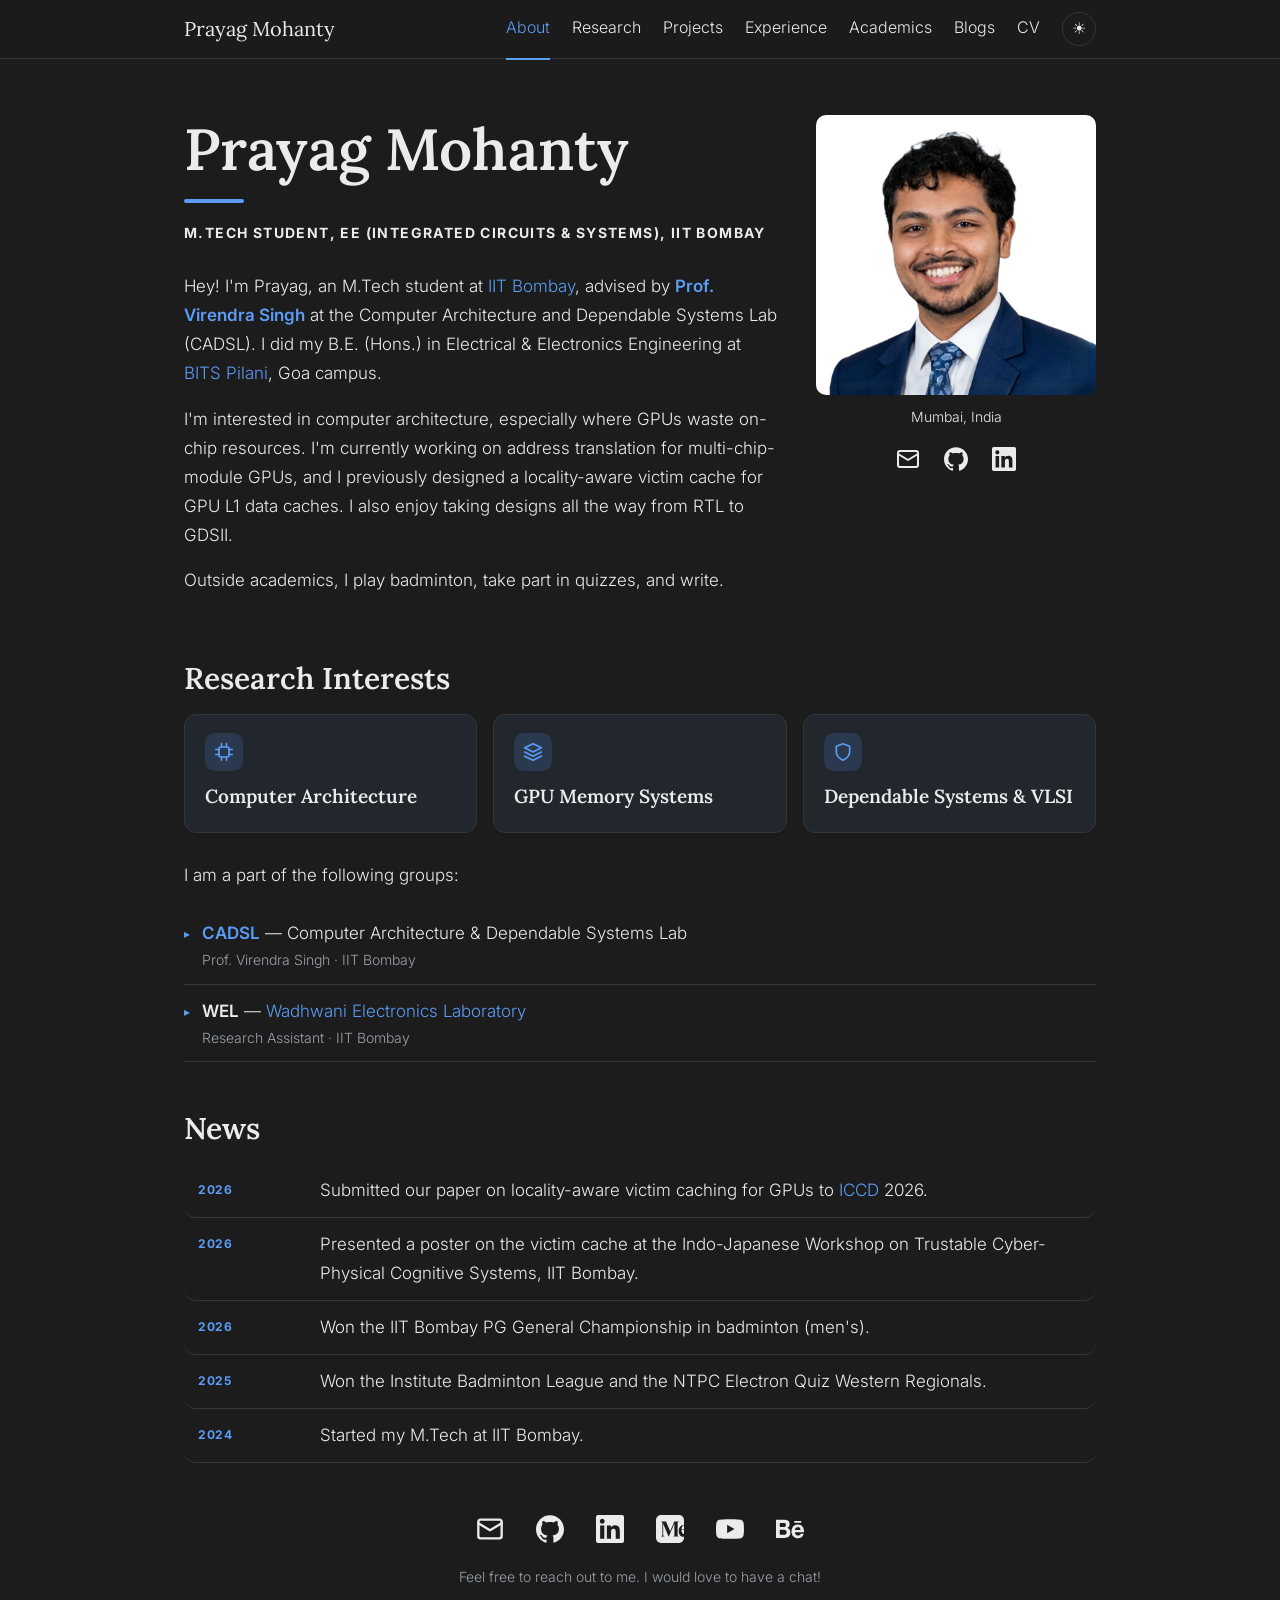
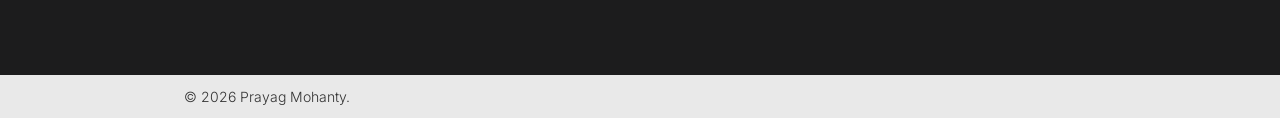
==== commit 2ab73822: "Scroll progress bar, borderless logos, smoother motion - Remove CV download icon from the About page" ====
--- a/index.html
+++ b/index.html
@@ -6,7 +6,7 @@
 <title>Prayag Mohanty</title>
 <meta name="description" content="Prayag Mohanty: M.Tech researcher in computer architecture and VLSI at IIT Bombay.">
 <link rel="preconnect" href="https://fonts.googleapis.com"><link rel="preconnect" href="https://fonts.gstatic.com" crossorigin><link href="https://fonts.googleapis.com/css2?family=Inter:wght@300;400;600;700&amp;family=Lora:wght@500;600&amp;display=swap" rel="stylesheet">
-<style>:root{--bg:#1c1c1d;--nav:#1c1c1d;--fg:#ebebeb;--muted:#9aa1a9;--line:#33363b;--card:#22262d;--accent:#5b9cf5;--foot:#e9e9e9;--footfg:#333}
+<style>:root{--ease:cubic-bezier(.22,.61,.36,1);--bg:#1c1c1d;--nav:#1c1c1d;--fg:#ebebeb;--muted:#9aa1a9;--line:#33363b;--card:#22262d;--accent:#5b9cf5;--foot:#e9e9e9;--footfg:#333}
 :root[data-theme=light]{--bg:#fafaf9;--nav:#fafaf9;--fg:#1f2328;--muted:#656d76;--line:#e1e4e8;--card:#fff;--accent:#2563eb;--foot:#ececec;--footfg:#333}
 *{box-sizing:border-box}
 html{scroll-behavior:smooth}
@@ -19,7 +19,7 @@
 .brand{font-family:"Lora",Georgia,serif;font-size:20px;color:var(--fg)}
 .brand:hover{text-decoration:none}
 nav{display:flex;gap:22px;align-items:center}
-nav a{color:var(--fg);font-size:16px;padding:16px 0;border-bottom:2px solid transparent}
+nav a{color:var(--fg);font-size:16px;padding:16px 0;border-bottom:2px solid transparent;transition:color .3s var(--ease),border-color .3s var(--ease)}
 nav a:hover{color:var(--accent);text-decoration:none}
 nav a.on{color:var(--accent);border-bottom-color:var(--accent)}
 #theme{background:none;border:1px solid var(--line);border-radius:50%;width:34px;height:34px;color:var(--fg);font-size:16px;line-height:1;cursor:pointer}
@@ -40,8 +40,8 @@
 .pill:hover{background:var(--accent);color:var(--bg);text-decoration:none}
 .cards{display:grid;grid-template-columns:repeat(auto-fit,minmax(220px,1fr));gap:16px}
 .card{display:block;background:var(--card);border:1px solid var(--line);border-radius:12px;padding:18px 20px;color:var(--fg)}
-a.card:hover{text-decoration:none;border-color:var(--accent);transform:translateY(-2px)}
-.card{transition:transform .15s,border-color .15s}
+a.card:hover{text-decoration:none;border-color:var(--accent);transform:translateY(-3px);box-shadow:0 10px 24px rgba(0,0,0,.18)}
+.card{transition:transform .45s var(--ease),border-color .45s var(--ease),box-shadow .45s var(--ease)}
 .card p{color:var(--muted);font-size:15px;margin:4px 0 0}
 .icon{width:38px;height:38px;border-radius:10px;background:color-mix(in srgb,var(--accent) 16%,transparent);color:var(--accent);display:flex;align-items:center;justify-content:center;margin-bottom:14px}
 .icon svg{width:20px;height:20px}
@@ -69,7 +69,8 @@
 .actions{gap:10px}
 #burger{display:block}
 nav{display:none;position:absolute;top:58px;left:0;right:0;flex-direction:column;align-items:stretch;gap:0;background:color-mix(in srgb,var(--nav) 85%,transparent);-webkit-backdrop-filter:blur(14px) saturate(160%);backdrop-filter:blur(14px) saturate(160%);border-bottom:1px solid var(--line);padding:6px 24px 12px}
-nav.open{display:flex}
+nav{display:flex;opacity:0;transform:translateY(-8px);visibility:hidden;pointer-events:none;transition:opacity .3s var(--ease),transform .3s var(--ease),visibility 0s .3s}
+nav.open{opacity:1;transform:none;visibility:visible;pointer-events:auto;transition:opacity .3s var(--ease),transform .3s var(--ease)}
 nav a{padding:12px 0;border-bottom:1px solid var(--line);font-size:17px}
 nav a:last-child{border-bottom:0}
 nav a.on{border-bottom-color:var(--line)}
@@ -81,15 +82,15 @@
 .post .year,.post h3,.post p{margin-left:20px;margin-right:20px}
 .post .year{margin-top:16px}
 .post p{margin-bottom:18px}
-.ico{display:inline-flex;align-items:center;justify-content:center;width:42px;height:42px;border:1px solid var(--line);border-radius:50%;color:var(--fg);transition:color .15s,border-color .15s,transform .15s}
-.ico svg{width:20px;height:20px}
-.ico:hover{color:var(--accent);border-color:var(--accent);transform:translateY(-2px)}
-.ico.sm{width:34px;height:34px}
-.ico.sm svg{width:17px;height:17px}
+.ico{display:inline-flex;align-items:center;justify-content:center;width:36px;height:36px;color:var(--fg);transition:color .35s var(--ease),transform .35s var(--ease)}
+.ico svg{width:24px;height:24px}
+.ico:hover{color:var(--accent);transform:translateY(-2px)}
+.ico.sm{width:28px;height:28px}
+.ico.sm svg{width:20px;height:20px}
 .pills{gap:12px}
 .social{gap:16px}
-.social .ico{width:52px;height:52px}
-.social .ico svg{width:24px;height:24px}
+.social .ico{width:44px;height:44px}
+.social .ico svg{width:28px;height:28px}
 .plinks{gap:10px}
 a.ref{color:var(--accent);text-decoration:none}
 a.ref:hover{text-decoration:underline;text-underline-offset:3px}
@@ -102,11 +103,21 @@
 .cvbox img{display:block;width:100%;height:auto}
 [hidden]{display:none!important}
 strong,b{font-weight:600}
+html{scroll-behavior:smooth}
+body{transition:background-color .4s var(--ease),color .4s var(--ease)}
+a,.pill,.btn,#theme,#burger{transition:color .3s var(--ease),background-color .3s var(--ease),border-color .3s var(--ease),opacity .3s var(--ease),transform .3s var(--ease)}
+.progress{position:absolute;left:0;right:0;bottom:-1px;height:2px;background:var(--accent);transform:scaleX(0);transform-origin:0 50%;will-change:transform;pointer-events:none}
+header.nav{transition:background-color .4s var(--ease)}
+main{animation:enter .6s var(--ease) both}
+@keyframes enter{from{opacity:0;transform:translateY(8px)}to{opacity:1;transform:none}}
+.reveal{opacity:0;transform:translateY(16px);transition:opacity .7s var(--ease),transform .7s var(--ease)}
+.reveal.in{opacity:1;transform:none}
+@media(prefers-reduced-motion:reduce){*,*::before,*::after{animation:none!important;transition:none!important;scroll-behavior:auto!important}.reveal{opacity:1;transform:none}}
 </style>
 <script>try{var t=localStorage.getItem('theme');if(t)document.documentElement.dataset.theme=t}catch(e){}</script>
 </head>
 <body>
-<header class="nav"><div class="wrap"><a class="brand" href="index.html">Prayag Mohanty</a><div class="actions"><nav id="menu"><a href="index.html" class=on>About</a><a href="research.html">Research</a><a href="projects.html">Projects</a><a href="experience.html">Experience</a><a href="academics.html">Academics</a><a href="blog.html">Blogs</a><a href="cv.html">CV</a></nav><button id="theme" aria-label="Toggle theme" title="Toggle theme">☀</button><button id="burger" aria-label="Open menu" aria-expanded="false" aria-controls="menu">☰</button></div></div></header>
+<header class="nav"><div class="progress" aria-hidden="true"></div><div class="wrap"><a class="brand" href="index.html">Prayag Mohanty</a><div class="actions"><nav id="menu"><a href="index.html" class=on>About</a><a href="research.html">Research</a><a href="projects.html">Projects</a><a href="experience.html">Experience</a><a href="academics.html">Academics</a><a href="blog.html">Blogs</a><a href="cv.html">CV</a></nav><button id="theme" aria-label="Toggle theme" title="Toggle theme">☀</button><button id="burger" aria-label="Open menu" aria-expanded="false" aria-controls="menu">☰</button></div></div></header>
 <main><div class="wrap">
 
 <div class="about"><div>
@@ -116,7 +127,7 @@
 <p>I'm interested in computer architecture, especially where GPUs waste on-chip resources. I'm currently working on address translation for multi-chip-module GPUs, and I previously designed a locality-aware victim cache for GPU L1 data caches. I also enjoy taking designs all the way from RTL to GDSII.</p>
 <p>Outside academics, I play badminton, take part in quizzes, and write.</p>
 </div>
-<div class="side"><img class="photo" src="photo.jpg" alt="Prayag Mohanty" width="280" height="280">Mumbai, India<div class="pills"><a class="ico" href="cv.html" aria-label="CV" title="CV"><svg viewBox="0 0 24 24" fill="none" stroke="currentColor" stroke-width="2" stroke-linecap="round" stroke-linejoin="round" aria-hidden="true"><path d="M14 2H6a2 2 0 0 0-2 2v16a2 2 0 0 0 2 2h12a2 2 0 0 0 2-2V8z"/><path d="M14 2v6h6M12 18v-6M9 15l3 3 3-3"/></svg></a><a class="ico" href="mailto:24m1177@iitb.ac.in" aria-label="Email" title="Email"><svg viewBox="0 0 24 24" fill="none" stroke="currentColor" stroke-width="2" stroke-linecap="round" stroke-linejoin="round" aria-hidden="true"><rect x="2" y="4" width="20" height="16" rx="2"/><path d="m22 7-10 6L2 7"/></svg></a><a class="ico" href="https://github.com/Prayag-Mohanty" aria-label="GitHub" title="GitHub"><svg viewBox="0 0 24 24" fill="currentColor" aria-hidden="true"><path d="M12 .297c-6.63 0-12 5.373-12 12 0 5.303 3.438 9.8 8.205 11.385.6.113.82-.258.82-.577 0-.285-.01-1.04-.015-2.04-3.338.724-4.042-1.61-4.042-1.61C4.422 18.07 3.633 17.7 3.633 17.7c-1.087-.744.084-.729.084-.729 1.205.084 1.838 1.236 1.838 1.236 1.07 1.835 2.809 1.305 3.495.998.108-.776.417-1.305.76-1.605-2.665-.3-5.466-1.332-5.466-5.93 0-1.31.465-2.38 1.235-3.22-.135-.303-.54-1.523.105-3.176 0 0 1.005-.322 3.3 1.23.96-.267 1.98-.399 3-.405 1.02.006 2.04.138 3 .405 2.28-1.552 3.285-1.23 3.285-1.23.645 1.653.24 2.873.12 3.176.765.84 1.23 1.91 1.23 3.22 0 4.61-2.805 5.625-5.475 5.92.42.36.81 1.096.81 2.22 0 1.606-.015 2.896-.015 3.286 0 .315.21.69.825.57C20.565 22.092 24 17.592 24 12.297c0-6.627-5.373-12-12-12"/></svg></a><a class="ico" href="https://www.linkedin.com/in/prayag-mohanty" aria-label="LinkedIn" title="LinkedIn"><svg viewBox="0 0 24 24" fill="currentColor" aria-hidden="true"><path d="M20.447 20.452h-3.554v-5.569c0-1.328-.027-3.037-1.852-3.037-1.853 0-2.136 1.445-2.136 2.939v5.667H9.351V9h3.414v1.561h.046c.477-.9 1.637-1.85 3.37-1.85 3.601 0 4.267 2.37 4.267 5.455v6.286zM5.337 7.433c-1.144 0-2.063-.926-2.063-2.065 0-1.138.92-2.063 2.063-2.063 1.14 0 2.064.925 2.064 2.063 0 1.139-.925 2.065-2.064 2.065zm1.782 13.019H3.555V9h3.564v11.452zM22.225 0H1.771C.792 0 0 .774 0 1.729v20.542C0 23.227.792 24 1.771 24h20.451C23.2 24 24 23.227 24 22.271V1.729C24 .774 23.2 0 22.222 0h.003z"/></svg></a></div></div></div>
+<div class="side"><img class="photo" src="photo.jpg" alt="Prayag Mohanty" width="280" height="280">Mumbai, India<div class="pills"><a class="ico" href="mailto:24m1177@iitb.ac.in" aria-label="Email" title="Email"><svg viewBox="0 0 24 24" fill="none" stroke="currentColor" stroke-width="2" stroke-linecap="round" stroke-linejoin="round" aria-hidden="true"><rect x="2" y="4" width="20" height="16" rx="2"/><path d="m22 7-10 6L2 7"/></svg></a><a class="ico" href="https://github.com/Prayag-Mohanty" aria-label="GitHub" title="GitHub"><svg viewBox="0 0 24 24" fill="currentColor" aria-hidden="true"><path d="M12 .297c-6.63 0-12 5.373-12 12 0 5.303 3.438 9.8 8.205 11.385.6.113.82-.258.82-.577 0-.285-.01-1.04-.015-2.04-3.338.724-4.042-1.61-4.042-1.61C4.422 18.07 3.633 17.7 3.633 17.7c-1.087-.744.084-.729.084-.729 1.205.084 1.838 1.236 1.838 1.236 1.07 1.835 2.809 1.305 3.495.998.108-.776.417-1.305.76-1.605-2.665-.3-5.466-1.332-5.466-5.93 0-1.31.465-2.38 1.235-3.22-.135-.303-.54-1.523.105-3.176 0 0 1.005-.322 3.3 1.23.96-.267 1.98-.399 3-.405 1.02.006 2.04.138 3 .405 2.28-1.552 3.285-1.23 3.285-1.23.645 1.653.24 2.873.12 3.176.765.84 1.23 1.91 1.23 3.22 0 4.61-2.805 5.625-5.475 5.92.42.36.81 1.096.81 2.22 0 1.606-.015 2.896-.015 3.286 0 .315.21.69.825.57C20.565 22.092 24 17.592 24 12.297c0-6.627-5.373-12-12-12"/></svg></a><a class="ico" href="https://www.linkedin.com/in/prayag-mohanty" aria-label="LinkedIn" title="LinkedIn"><svg viewBox="0 0 24 24" fill="currentColor" aria-hidden="true"><path d="M20.447 20.452h-3.554v-5.569c0-1.328-.027-3.037-1.852-3.037-1.853 0-2.136 1.445-2.136 2.939v5.667H9.351V9h3.414v1.561h.046c.477-.9 1.637-1.85 3.37-1.85 3.601 0 4.267 2.37 4.267 5.455v6.286zM5.337 7.433c-1.144 0-2.063-.926-2.063-2.065 0-1.138.92-2.063 2.063-2.063 1.14 0 2.064.925 2.064 2.063 0 1.139-.925 2.065-2.064 2.065zm1.782 13.019H3.555V9h3.564v11.452zM22.225 0H1.771C.792 0 0 .774 0 1.729v20.542C0 23.227.792 24 1.771 24h20.451C23.2 24 24 23.227 24 22.271V1.729C24 .774 23.2 0 22.222 0h.003z"/></svg></a></div></div></div>
 
 <h2>Research Interests</h2>
 <div class="cards">
@@ -138,7 +149,7 @@
 <li><span class="date">2025</span><span>Won the Institute Badminton League and the NTPC Electron Quiz Western Regionals.</span></li>
 <li><span class="date">2024</span><span>Started my M.Tech at IIT Bombay.</span></li>
 </ul>
-<div class="social"><a class="ico" href="cv.html" aria-label="CV" title="CV"><svg viewBox="0 0 24 24" fill="none" stroke="currentColor" stroke-width="2" stroke-linecap="round" stroke-linejoin="round" aria-hidden="true"><path d="M14 2H6a2 2 0 0 0-2 2v16a2 2 0 0 0 2 2h12a2 2 0 0 0 2-2V8z"/><path d="M14 2v6h6M12 18v-6M9 15l3 3 3-3"/></svg></a><a class="ico" href="mailto:24m1177@iitb.ac.in" aria-label="Email" title="Email"><svg viewBox="0 0 24 24" fill="none" stroke="currentColor" stroke-width="2" stroke-linecap="round" stroke-linejoin="round" aria-hidden="true"><rect x="2" y="4" width="20" height="16" rx="2"/><path d="m22 7-10 6L2 7"/></svg></a><a class="ico" href="https://github.com/Prayag-Mohanty" aria-label="GitHub" title="GitHub"><svg viewBox="0 0 24 24" fill="currentColor" aria-hidden="true"><path d="M12 .297c-6.63 0-12 5.373-12 12 0 5.303 3.438 9.8 8.205 11.385.6.113.82-.258.82-.577 0-.285-.01-1.04-.015-2.04-3.338.724-4.042-1.61-4.042-1.61C4.422 18.07 3.633 17.7 3.633 17.7c-1.087-.744.084-.729.084-.729 1.205.084 1.838 1.236 1.838 1.236 1.07 1.835 2.809 1.305 3.495.998.108-.776.417-1.305.76-1.605-2.665-.3-5.466-1.332-5.466-5.93 0-1.31.465-2.38 1.235-3.22-.135-.303-.54-1.523.105-3.176 0 0 1.005-.322 3.3 1.23.96-.267 1.98-.399 3-.405 1.02.006 2.04.138 3 .405 2.28-1.552 3.285-1.23 3.285-1.23.645 1.653.24 2.873.12 3.176.765.84 1.23 1.91 1.23 3.22 0 4.61-2.805 5.625-5.475 5.92.42.36.81 1.096.81 2.22 0 1.606-.015 2.896-.015 3.286 0 .315.21.69.825.57C20.565 22.092 24 17.592 24 12.297c0-6.627-5.373-12-12-12"/></svg></a><a class="ico" href="https://www.linkedin.com/in/prayag-mohanty" aria-label="LinkedIn" title="LinkedIn"><svg viewBox="0 0 24 24" fill="currentColor" aria-hidden="true"><path d="M20.447 20.452h-3.554v-5.569c0-1.328-.027-3.037-1.852-3.037-1.853 0-2.136 1.445-2.136 2.939v5.667H9.351V9h3.414v1.561h.046c.477-.9 1.637-1.85 3.37-1.85 3.601 0 4.267 2.37 4.267 5.455v6.286zM5.337 7.433c-1.144 0-2.063-.926-2.063-2.065 0-1.138.92-2.063 2.063-2.063 1.14 0 2.064.925 2.064 2.063 0 1.139-.925 2.065-2.064 2.065zm1.782 13.019H3.555V9h3.564v11.452zM22.225 0H1.771C.792 0 0 .774 0 1.729v20.542C0 23.227.792 24 1.771 24h20.451C23.2 24 24 23.227 24 22.271V1.729C24 .774 23.2 0 22.222 0h.003z"/></svg></a><a class="ico" href="https://medium.com/@topper1728" aria-label="Medium" title="Medium"><svg viewBox="0 0 24 24" fill="currentColor" aria-hidden="true"><path d="M4.21 0A4.201 4.201 0 0 0 0 4.21v15.58A4.201 4.201 0 0 0 4.21 24h15.58A4.201 4.201 0 0 0 24 19.79v-1.093c-.137.013-.278.02-.422.02-2.577 0-4.027-2.146-4.09-4.832a7.592 7.592 0 0 1 .022-.708c.093-1.186.475-2.241 1.105-3.022a3.885 3.885 0 0 1 1.395-1.1c.468-.237 1.127-.367 1.664-.367h.023c.101 0 .202.004.303.01V4.211A4.201 4.201 0 0 0 19.79 0Zm.198 5.583h4.165l3.588 8.435 3.59-8.435h3.864v.146l-.019.004c-.705.16-1.063.397-1.063 1.254h-.003l.003 10.274c.06.676.424.885 1.063 1.03l.02.004v.145h-4.923v-.145l.019-.005c.639-.144.994-.353 1.054-1.03V7.267l-4.745 11.15h-.261L6.15 7.569v9.445c0 .857.358 1.094 1.063 1.253l.02.004v.147H4.405v-.147l.019-.004c.705-.16 1.065-.397 1.065-1.253V6.987c0-.857-.358-1.094-1.064-1.254l-.018-.004zm19.25 3.668c-1.086.023-1.733 1.323-1.813 3.124H24V9.298a1.378 1.378 0 0 0-.342-.047Zm-1.862 3.632c-.1 1.756.86 3.239 2.204 3.634v-3.634z"/></svg></a><a class="ico" href="https://www.youtube.com/@prayag_mohanty" aria-label="YouTube" title="YouTube"><svg viewBox="0 0 24 24" fill="currentColor" aria-hidden="true"><path d="M23.498 6.186a3.016 3.016 0 0 0-2.122-2.136C19.505 3.545 12 3.545 12 3.545s-7.505 0-9.377.505A3.017 3.017 0 0 0 .502 6.186C0 8.07 0 12 0 12s0 3.93.502 5.814a3.016 3.016 0 0 0 2.122 2.136c1.871.505 9.376.505 9.376.505s7.505 0 9.377-.505a3.015 3.015 0 0 0 2.122-2.136C24 15.93 24 12 24 12s0-3.93-.502-5.814zM9.545 15.568V8.432L15.818 12l-6.273 3.568z"/></svg></a><a class="ico" href="https://www.behance.net/prayagmohanty" aria-label="Behance" title="Behance"><svg viewBox="0 0 24 24" fill="currentColor" aria-hidden="true"><path d="M16.969 16.927a2.561 2.561 0 0 0 1.901.677 2.501 2.501 0 0 0 1.531-.475c.362-.235.636-.584.779-.99h2.585a5.091 5.091 0 0 1-1.9 2.896 5.292 5.292 0 0 1-3.091.88 5.839 5.839 0 0 1-2.284-.433 4.871 4.871 0 0 1-1.723-1.211 5.657 5.657 0 0 1-1.08-1.874 7.057 7.057 0 0 1-.383-2.393c-.005-.8.129-1.595.396-2.349a5.313 5.313 0 0 1 5.088-3.604 4.87 4.87 0 0 1 2.376.563c.661.362 1.231.87 1.668 1.485a6.2 6.2 0 0 1 .943 2.133c.194.821.263 1.666.205 2.508h-7.699c-.063.79.184 1.574.688 2.187ZM6.947 4.084a8.065 8.065 0 0 1 1.928.198 4.29 4.29 0 0 1 1.49.638c.418.303.748.711.958 1.182.241.579.357 1.203.341 1.83a3.506 3.506 0 0 1-.506 1.961 3.726 3.726 0 0 1-1.503 1.287 3.588 3.588 0 0 1 2.027 1.437c.464.747.697 1.615.67 2.494a4.593 4.593 0 0 1-.423 2.032 3.945 3.945 0 0 1-1.163 1.413 5.114 5.114 0 0 1-1.683.807 7.135 7.135 0 0 1-1.928.259H0V4.084h6.947Zm-.235 12.9c.308.004.616-.029.916-.099a2.18 2.18 0 0 0 .766-.332c.228-.158.411-.371.534-.619.142-.317.208-.663.191-1.009a2.08 2.08 0 0 0-.642-1.715 2.618 2.618 0 0 0-1.696-.505h-3.54v4.279h3.471Zm13.635-5.967a2.13 2.13 0 0 0-1.654-.619 2.336 2.336 0 0 0-1.163.259 2.474 2.474 0 0 0-.738.62 2.359 2.359 0 0 0-.396.792c-.074.239-.12.485-.137.734h4.769a3.239 3.239 0 0 0-.679-1.785l-.002-.001Zm-13.813-.648a2.254 2.254 0 0 0 1.423-.433c.399-.355.607-.88.56-1.413a1.916 1.916 0 0 0-.178-.891 1.298 1.298 0 0 0-.495-.533 1.851 1.851 0 0 0-.711-.274 3.966 3.966 0 0 0-.835-.073H3.241v3.631h3.293v-.014ZM21.62 5.122h-5.976v1.527h5.976V5.122Z"/></svg></a></div>
+<div class="social"><a class="ico" href="mailto:24m1177@iitb.ac.in" aria-label="Email" title="Email"><svg viewBox="0 0 24 24" fill="none" stroke="currentColor" stroke-width="2" stroke-linecap="round" stroke-linejoin="round" aria-hidden="true"><rect x="2" y="4" width="20" height="16" rx="2"/><path d="m22 7-10 6L2 7"/></svg></a><a class="ico" href="https://github.com/Prayag-Mohanty" aria-label="GitHub" title="GitHub"><svg viewBox="0 0 24 24" fill="currentColor" aria-hidden="true"><path d="M12 .297c-6.63 0-12 5.373-12 12 0 5.303 3.438 9.8 8.205 11.385.6.113.82-.258.82-.577 0-.285-.01-1.04-.015-2.04-3.338.724-4.042-1.61-4.042-1.61C4.422 18.07 3.633 17.7 3.633 17.7c-1.087-.744.084-.729.084-.729 1.205.084 1.838 1.236 1.838 1.236 1.07 1.835 2.809 1.305 3.495.998.108-.776.417-1.305.76-1.605-2.665-.3-5.466-1.332-5.466-5.93 0-1.31.465-2.38 1.235-3.22-.135-.303-.54-1.523.105-3.176 0 0 1.005-.322 3.3 1.23.96-.267 1.98-.399 3-.405 1.02.006 2.04.138 3 .405 2.28-1.552 3.285-1.23 3.285-1.23.645 1.653.24 2.873.12 3.176.765.84 1.23 1.91 1.23 3.22 0 4.61-2.805 5.625-5.475 5.92.42.36.81 1.096.81 2.22 0 1.606-.015 2.896-.015 3.286 0 .315.21.69.825.57C20.565 22.092 24 17.592 24 12.297c0-6.627-5.373-12-12-12"/></svg></a><a class="ico" href="https://www.linkedin.com/in/prayag-mohanty" aria-label="LinkedIn" title="LinkedIn"><svg viewBox="0 0 24 24" fill="currentColor" aria-hidden="true"><path d="M20.447 20.452h-3.554v-5.569c0-1.328-.027-3.037-1.852-3.037-1.853 0-2.136 1.445-2.136 2.939v5.667H9.351V9h3.414v1.561h.046c.477-.9 1.637-1.85 3.37-1.85 3.601 0 4.267 2.37 4.267 5.455v6.286zM5.337 7.433c-1.144 0-2.063-.926-2.063-2.065 0-1.138.92-2.063 2.063-2.063 1.14 0 2.064.925 2.064 2.063 0 1.139-.925 2.065-2.064 2.065zm1.782 13.019H3.555V9h3.564v11.452zM22.225 0H1.771C.792 0 0 .774 0 1.729v20.542C0 23.227.792 24 1.771 24h20.451C23.2 24 24 23.227 24 22.271V1.729C24 .774 23.2 0 22.222 0h.003z"/></svg></a><a class="ico" href="https://medium.com/@topper1728" aria-label="Medium" title="Medium"><svg viewBox="0 0 24 24" fill="currentColor" aria-hidden="true"><path d="M4.21 0A4.201 4.201 0 0 0 0 4.21v15.58A4.201 4.201 0 0 0 4.21 24h15.58A4.201 4.201 0 0 0 24 19.79v-1.093c-.137.013-.278.02-.422.02-2.577 0-4.027-2.146-4.09-4.832a7.592 7.592 0 0 1 .022-.708c.093-1.186.475-2.241 1.105-3.022a3.885 3.885 0 0 1 1.395-1.1c.468-.237 1.127-.367 1.664-.367h.023c.101 0 .202.004.303.01V4.211A4.201 4.201 0 0 0 19.79 0Zm.198 5.583h4.165l3.588 8.435 3.59-8.435h3.864v.146l-.019.004c-.705.16-1.063.397-1.063 1.254h-.003l.003 10.274c.06.676.424.885 1.063 1.03l.02.004v.145h-4.923v-.145l.019-.005c.639-.144.994-.353 1.054-1.03V7.267l-4.745 11.15h-.261L6.15 7.569v9.445c0 .857.358 1.094 1.063 1.253l.02.004v.147H4.405v-.147l.019-.004c.705-.16 1.065-.397 1.065-1.253V6.987c0-.857-.358-1.094-1.064-1.254l-.018-.004zm19.25 3.668c-1.086.023-1.733 1.323-1.813 3.124H24V9.298a1.378 1.378 0 0 0-.342-.047Zm-1.862 3.632c-.1 1.756.86 3.239 2.204 3.634v-3.634z"/></svg></a><a class="ico" href="https://www.youtube.com/@prayag_mohanty" aria-label="YouTube" title="YouTube"><svg viewBox="0 0 24 24" fill="currentColor" aria-hidden="true"><path d="M23.498 6.186a3.016 3.016 0 0 0-2.122-2.136C19.505 3.545 12 3.545 12 3.545s-7.505 0-9.377.505A3.017 3.017 0 0 0 .502 6.186C0 8.07 0 12 0 12s0 3.93.502 5.814a3.016 3.016 0 0 0 2.122 2.136c1.871.505 9.376.505 9.376.505s7.505 0 9.377-.505a3.015 3.015 0 0 0 2.122-2.136C24 15.93 24 12 24 12s0-3.93-.502-5.814zM9.545 15.568V8.432L15.818 12l-6.273 3.568z"/></svg></a><a class="ico" href="https://www.behance.net/prayagmohanty" aria-label="Behance" title="Behance"><svg viewBox="0 0 24 24" fill="currentColor" aria-hidden="true"><path d="M16.969 16.927a2.561 2.561 0 0 0 1.901.677 2.501 2.501 0 0 0 1.531-.475c.362-.235.636-.584.779-.99h2.585a5.091 5.091 0 0 1-1.9 2.896 5.292 5.292 0 0 1-3.091.88 5.839 5.839 0 0 1-2.284-.433 4.871 4.871 0 0 1-1.723-1.211 5.657 5.657 0 0 1-1.08-1.874 7.057 7.057 0 0 1-.383-2.393c-.005-.8.129-1.595.396-2.349a5.313 5.313 0 0 1 5.088-3.604 4.87 4.87 0 0 1 2.376.563c.661.362 1.231.87 1.668 1.485a6.2 6.2 0 0 1 .943 2.133c.194.821.263 1.666.205 2.508h-7.699c-.063.79.184 1.574.688 2.187ZM6.947 4.084a8.065 8.065 0 0 1 1.928.198 4.29 4.29 0 0 1 1.49.638c.418.303.748.711.958 1.182.241.579.357 1.203.341 1.83a3.506 3.506 0 0 1-.506 1.961 3.726 3.726 0 0 1-1.503 1.287 3.588 3.588 0 0 1 2.027 1.437c.464.747.697 1.615.67 2.494a4.593 4.593 0 0 1-.423 2.032 3.945 3.945 0 0 1-1.163 1.413 5.114 5.114 0 0 1-1.683.807 7.135 7.135 0 0 1-1.928.259H0V4.084h6.947Zm-.235 12.9c.308.004.616-.029.916-.099a2.18 2.18 0 0 0 .766-.332c.228-.158.411-.371.534-.619.142-.317.208-.663.191-1.009a2.08 2.08 0 0 0-.642-1.715 2.618 2.618 0 0 0-1.696-.505h-3.54v4.279h3.471Zm13.635-5.967a2.13 2.13 0 0 0-1.654-.619 2.336 2.336 0 0 0-1.163.259 2.474 2.474 0 0 0-.738.62 2.359 2.359 0 0 0-.396.792c-.074.239-.12.485-.137.734h4.769a3.239 3.239 0 0 0-.679-1.785l-.002-.001Zm-13.813-.648a2.254 2.254 0 0 0 1.423-.433c.399-.355.607-.88.56-1.413a1.916 1.916 0 0 0-.178-.891 1.298 1.298 0 0 0-.495-.533 1.851 1.851 0 0 0-.711-.274 3.966 3.966 0 0 0-.835-.073H3.241v3.631h3.293v-.014ZM21.62 5.122h-5.976v1.527h5.976V5.122Z"/></svg></a></div>
 <p class="lead" style="text-align:center;font-size:14px">Feel free to reach out to me. I would love to have a chat!</p>
 
 </div></main>
@@ -160,6 +171,31 @@
   burger.setAttribute('aria-expanded', open);
   burger.textContent = open ? '✕' : '☰';
 });
+const bar = document.querySelector('.progress');
+let ticking = false;
+const progress = () => {
+  const max = document.documentElement.scrollHeight - innerHeight;
+  bar.style.transform = `scaleX(${max > 0 ? Math.min(scrollY / max, 1) : 0})`;
+  ticking = false;
+};
+addEventListener('scroll', () => { if (!ticking) { ticking = true; requestAnimationFrame(progress); } }, { passive: true });
+addEventListener('resize', progress);
+progress();
+// Fade content in as it scrolls into view; anything already on screen shows immediately.
+if ('IntersectionObserver' in window && !matchMedia('(prefers-reduced-motion: reduce)').matches) {
+  const io = new IntersectionObserver(entries => entries.forEach(e => {
+    if (e.isIntersecting) { e.target.classList.add('in'); io.unobserve(e.target); }
+  }), { rootMargin: '0px 0px -8% 0px' });
+  const watch = el => {
+    if (el.getBoundingClientRect().top < innerHeight) return;
+    el.classList.add('reveal');
+    io.observe(el);
+  };
+  document.querySelectorAll('main h2, .card, .news li, .list li').forEach(watch);
+  // Blog posts arrive after load
+  const posts = document.getElementById('posts');
+  if (posts) new MutationObserver(() => posts.querySelectorAll('.card:not(.reveal)').forEach(watch)).observe(posts, { childList: true });
+}
 </script>
 </body>
 </html>
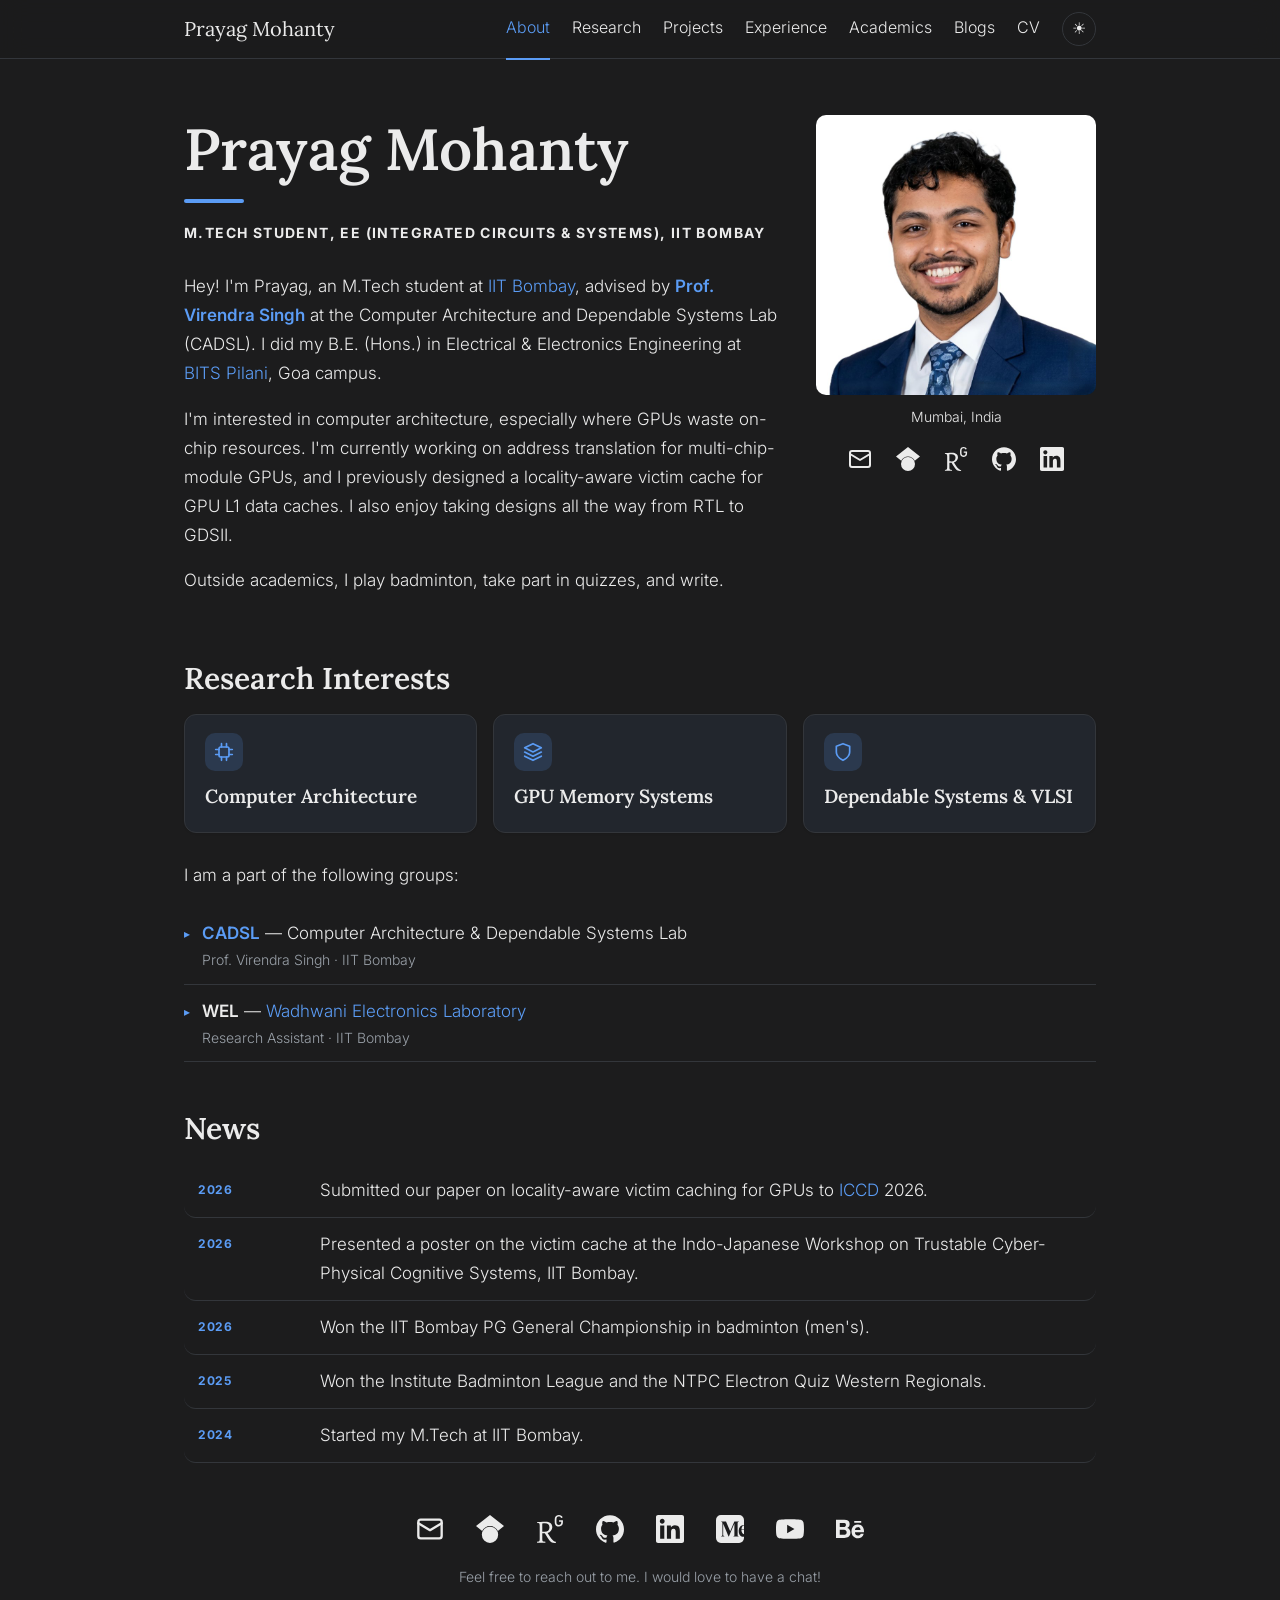
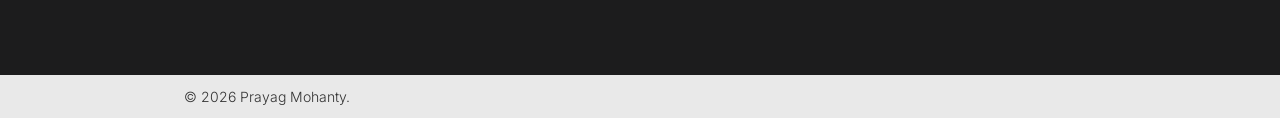
==== commit ba580a46: "Mammoth favicon, Scholar/ResearchGate links, search engine metadata - 🦣 favicon (.ico, 32px PNG, iOS" ====
--- a/index.html
+++ b/index.html
@@ -3,8 +3,22 @@
 <head>
 <meta charset="utf-8">
 <meta name="viewport" content="width=device-width, initial-scale=1">
-<title>Prayag Mohanty</title>
-<meta name="description" content="Prayag Mohanty: M.Tech researcher in computer architecture and VLSI at IIT Bombay.">
+<title>Prayag Mohanty · IIT Bombay · Computer Architecture</title>
+<meta name="description" content="Prayag Mohanty is an M.Tech student at IIT Bombay researching GPU architecture, memory systems and VLSI. Research, projects, CV and blogs.">
+<meta name="author" content="Prayag Mohanty">
+<link rel="canonical" href="https://prayag-mohanty.github.io/">
+<meta property="og:type" content="profile">
+<meta property="og:site_name" content="Prayag Mohanty">
+<meta property="og:title" content="Prayag Mohanty · IIT Bombay · Computer Architecture">
+<meta property="og:description" content="Prayag Mohanty is an M.Tech student at IIT Bombay researching GPU architecture, memory systems and VLSI. Research, projects, CV and blogs.">
+<meta property="og:url" content="https://prayag-mohanty.github.io/">
+<meta property="og:image" content="https://prayag-mohanty.github.io/photo.jpg">
+<meta name="twitter:card" content="summary">
+<link rel="icon" href="favicon.ico" sizes="any">
+<link rel="icon" type="image/png" sizes="32x32" href="favicon-32.png">
+<link rel="apple-touch-icon" href="apple-touch-icon.png">
+<meta name="theme-color" content="#1c1c1d">
+<script type="application/ld+json">{"@context":"https://schema.org","@type":"Person","name":"Prayag Mohanty","url":"https://prayag-mohanty.github.io/","image":"https://prayag-mohanty.github.io/photo.jpg","jobTitle":"M.Tech student, Electrical Engineering","affiliation":{"@type":"CollegeOrUniversity","name":"Indian Institute of Technology Bombay","url":"https://www.iitb.ac.in"},"alumniOf":[{"@type":"CollegeOrUniversity","name":"BITS Pilani, K. K. Birla Goa Campus"}],"knowsAbout":["Computer architecture","GPU architecture","VLSI design","Memory systems"],"sameAs":["https://github.com/Prayag-Mohanty","https://www.linkedin.com/in/prayag-mohanty","https://scholar.google.com/citations?user=QQJklAYAAAAJ","https://www.researchgate.net/profile/Prayag-Mohanty","https://medium.com/@topper1728","https://www.youtube.com/@prayag_mohanty","https://www.behance.net/prayagmohanty"]}</script>
 <link rel="preconnect" href="https://fonts.googleapis.com"><link rel="preconnect" href="https://fonts.gstatic.com" crossorigin><link href="https://fonts.googleapis.com/css2?family=Inter:wght@300;400;600;700&amp;family=Lora:wght@500;600&amp;display=swap" rel="stylesheet">
 <style>:root{--ease:cubic-bezier(.22,.61,.36,1);--bg:#1c1c1d;--nav:#1c1c1d;--fg:#ebebeb;--muted:#9aa1a9;--line:#33363b;--card:#22262d;--accent:#5b9cf5;--foot:#e9e9e9;--footfg:#333}
 :root[data-theme=light]{--bg:#fafaf9;--nav:#fafaf9;--fg:#1f2328;--muted:#656d76;--line:#e1e4e8;--card:#fff;--accent:#2563eb;--foot:#ececec;--footfg:#333}
@@ -127,7 +141,7 @@
 <p>I'm interested in computer architecture, especially where GPUs waste on-chip resources. I'm currently working on address translation for multi-chip-module GPUs, and I previously designed a locality-aware victim cache for GPU L1 data caches. I also enjoy taking designs all the way from RTL to GDSII.</p>
 <p>Outside academics, I play badminton, take part in quizzes, and write.</p>
 </div>
-<div class="side"><img class="photo" src="photo.jpg" alt="Prayag Mohanty" width="280" height="280">Mumbai, India<div class="pills"><a class="ico" href="mailto:24m1177@iitb.ac.in" aria-label="Email" title="Email"><svg viewBox="0 0 24 24" fill="none" stroke="currentColor" stroke-width="2" stroke-linecap="round" stroke-linejoin="round" aria-hidden="true"><rect x="2" y="4" width="20" height="16" rx="2"/><path d="m22 7-10 6L2 7"/></svg></a><a class="ico" href="https://github.com/Prayag-Mohanty" aria-label="GitHub" title="GitHub"><svg viewBox="0 0 24 24" fill="currentColor" aria-hidden="true"><path d="M12 .297c-6.63 0-12 5.373-12 12 0 5.303 3.438 9.8 8.205 11.385.6.113.82-.258.82-.577 0-.285-.01-1.04-.015-2.04-3.338.724-4.042-1.61-4.042-1.61C4.422 18.07 3.633 17.7 3.633 17.7c-1.087-.744.084-.729.084-.729 1.205.084 1.838 1.236 1.838 1.236 1.07 1.835 2.809 1.305 3.495.998.108-.776.417-1.305.76-1.605-2.665-.3-5.466-1.332-5.466-5.93 0-1.31.465-2.38 1.235-3.22-.135-.303-.54-1.523.105-3.176 0 0 1.005-.322 3.3 1.23.96-.267 1.98-.399 3-.405 1.02.006 2.04.138 3 .405 2.28-1.552 3.285-1.23 3.285-1.23.645 1.653.24 2.873.12 3.176.765.84 1.23 1.91 1.23 3.22 0 4.61-2.805 5.625-5.475 5.92.42.36.81 1.096.81 2.22 0 1.606-.015 2.896-.015 3.286 0 .315.21.69.825.57C20.565 22.092 24 17.592 24 12.297c0-6.627-5.373-12-12-12"/></svg></a><a class="ico" href="https://www.linkedin.com/in/prayag-mohanty" aria-label="LinkedIn" title="LinkedIn"><svg viewBox="0 0 24 24" fill="currentColor" aria-hidden="true"><path d="M20.447 20.452h-3.554v-5.569c0-1.328-.027-3.037-1.852-3.037-1.853 0-2.136 1.445-2.136 2.939v5.667H9.351V9h3.414v1.561h.046c.477-.9 1.637-1.85 3.37-1.85 3.601 0 4.267 2.37 4.267 5.455v6.286zM5.337 7.433c-1.144 0-2.063-.926-2.063-2.065 0-1.138.92-2.063 2.063-2.063 1.14 0 2.064.925 2.064 2.063 0 1.139-.925 2.065-2.064 2.065zm1.782 13.019H3.555V9h3.564v11.452zM22.225 0H1.771C.792 0 0 .774 0 1.729v20.542C0 23.227.792 24 1.771 24h20.451C23.2 24 24 23.227 24 22.271V1.729C24 .774 23.2 0 22.222 0h.003z"/></svg></a></div></div></div>
+<div class="side"><img class="photo" src="photo.jpg" alt="Prayag Mohanty" width="280" height="280">Mumbai, India<div class="pills"><a class="ico js-mail" href="#contact" aria-label="Email" title="Email" data-u="NzcxMW00Mg==" data-d="bmkuY2EuYnRpaQ==" rel="nofollow"><svg viewBox="0 0 24 24" fill="none" stroke="currentColor" stroke-width="2" stroke-linecap="round" stroke-linejoin="round" aria-hidden="true"><rect x="2" y="4" width="20" height="16" rx="2"/><path d="m22 7-10 6L2 7"/></svg></a><a class="ico" href="https://scholar.google.com/citations?user=QQJklAYAAAAJ" aria-label="Google Scholar" title="Google Scholar"><svg viewBox="0 0 24 24" fill="currentColor" aria-hidden="true"><path d="M5.242 13.769L0 9.5 12 0l12 9.5-5.242 4.269C17.548 11.249 14.978 9.5 12 9.5c-2.977 0-5.548 1.748-6.758 4.269zM12 10a7 7 0 1 0 0 14 7 7 0 0 0 0-14z"/></svg></a><a class="ico" href="https://www.researchgate.net/profile/Prayag-Mohanty" aria-label="ResearchGate" title="ResearchGate"><svg viewBox="0 0 24 24" fill="currentColor" aria-hidden="true"><path d="M19.586 0c-.818 0-1.508.19-2.073.565-.563.377-.97.936-1.213 1.68a3.193 3.193 0 0 0-.112.437 8.365 8.365 0 0 0-.078.53 9 9 0 0 0-.05.727c-.01.282-.013.621-.013 1.016a31.121 31.123 0 0 0 .014 1.017 9 9 0 0 0 .05.727 7.946 7.946 0 0 0 .077.53h-.005a3.334 3.334 0 0 0 .113.438c.245.743.65 1.303 1.214 1.68.565.376 1.256.564 2.075.564.8 0 1.536-.213 2.105-.603.57-.39.94-.916 1.175-1.65.076-.235.135-.558.177-.93a10.9 10.9 0 0 0 .043-1.207v-.82c0-.095-.047-.142-.14-.142h-3.064c-.094 0-.14.047-.14.141v.956c0 .094.046.14.14.14h1.666c.056 0 .084.03.084.086 0 .36 0 .62-.036.865-.038.244-.1.447-.147.606-.108.385-.348.664-.638.876-.29.212-.738.35-1.227.35-.545 0-.901-.15-1.21-.353-.306-.203-.517-.454-.67-.915a3.136 3.136 0 0 1-.147-.762 17.366 17.367 0 0 1-.034-.656c-.01-.26-.014-.572-.014-.939a26.401 26.403 0 0 1 .014-.938 15.821 15.822 0 0 1 .035-.656 3.19 3.19 0 0 1 .148-.76 1.89 1.89 0 0 1 .742-1.01c.344-.244.593-.352 1.137-.352.508 0 .815.096 1.144.303.33.207.528.492.764.925.047.094.111.118.198.07l1.044-.43c.075-.048.09-.115.042-.199a3.549 3.549 0 0 0-.466-.742 3 3 0 0 0-.679-.607 3.313 3.313 0 0 0-.903-.41A4.068 4.068 0 0 0 19.586 0zM8.217 5.836c-1.69 0-3.036.086-4.297.086-1.146 0-2.291 0-3.007-.029v.831l1.088.2c.744.144 1.174.488 1.174 2.264v11.288c0 1.777-.43 2.12-1.174 2.263l-1.088.2v.832c.773-.029 2.12-.086 3.465-.086 1.29 0 2.951.057 3.667.086v-.831l-1.49-.2c-.773-.115-1.174-.487-1.174-2.264v-4.784c.688.057 1.29.057 2.206.057 1.748 3.123 3.41 5.472 4.355 6.56.86 1.032 2.177 1.691 3.839 1.691.487 0 1.003-.086 1.318-.23v-.744c-1.031 0-2.063-.716-2.808-1.518-1.26-1.376-2.95-3.582-4.355-6.074 2.32-.545 4.04-2.722 4.04-4.9 0-3.208-2.492-4.698-5.758-4.698zm-.515 1.29c2.406 0 3.839 1.26 3.839 3.552 0 2.263-1.547 3.782-4.097 3.782-.974 0-1.404-.03-2.063-.086v-7.19c.66-.059 1.547-.059 2.32-.059z"/></svg></a><a class="ico" href="https://github.com/Prayag-Mohanty" aria-label="GitHub" title="GitHub"><svg viewBox="0 0 24 24" fill="currentColor" aria-hidden="true"><path d="M12 .297c-6.63 0-12 5.373-12 12 0 5.303 3.438 9.8 8.205 11.385.6.113.82-.258.82-.577 0-.285-.01-1.04-.015-2.04-3.338.724-4.042-1.61-4.042-1.61C4.422 18.07 3.633 17.7 3.633 17.7c-1.087-.744.084-.729.084-.729 1.205.084 1.838 1.236 1.838 1.236 1.07 1.835 2.809 1.305 3.495.998.108-.776.417-1.305.76-1.605-2.665-.3-5.466-1.332-5.466-5.93 0-1.31.465-2.38 1.235-3.22-.135-.303-.54-1.523.105-3.176 0 0 1.005-.322 3.3 1.23.96-.267 1.98-.399 3-.405 1.02.006 2.04.138 3 .405 2.28-1.552 3.285-1.23 3.285-1.23.645 1.653.24 2.873.12 3.176.765.84 1.23 1.91 1.23 3.22 0 4.61-2.805 5.625-5.475 5.92.42.36.81 1.096.81 2.22 0 1.606-.015 2.896-.015 3.286 0 .315.21.69.825.57C20.565 22.092 24 17.592 24 12.297c0-6.627-5.373-12-12-12"/></svg></a><a class="ico" href="https://www.linkedin.com/in/prayag-mohanty" aria-label="LinkedIn" title="LinkedIn"><svg viewBox="0 0 24 24" fill="currentColor" aria-hidden="true"><path d="M20.447 20.452h-3.554v-5.569c0-1.328-.027-3.037-1.852-3.037-1.853 0-2.136 1.445-2.136 2.939v5.667H9.351V9h3.414v1.561h.046c.477-.9 1.637-1.85 3.37-1.85 3.601 0 4.267 2.37 4.267 5.455v6.286zM5.337 7.433c-1.144 0-2.063-.926-2.063-2.065 0-1.138.92-2.063 2.063-2.063 1.14 0 2.064.925 2.064 2.063 0 1.139-.925 2.065-2.064 2.065zm1.782 13.019H3.555V9h3.564v11.452zM22.225 0H1.771C.792 0 0 .774 0 1.729v20.542C0 23.227.792 24 1.771 24h20.451C23.2 24 24 23.227 24 22.271V1.729C24 .774 23.2 0 22.222 0h.003z"/></svg></a></div></div></div>
 
 <h2>Research Interests</h2>
 <div class="cards">
@@ -149,7 +163,7 @@
 <li><span class="date">2025</span><span>Won the Institute Badminton League and the NTPC Electron Quiz Western Regionals.</span></li>
 <li><span class="date">2024</span><span>Started my M.Tech at IIT Bombay.</span></li>
 </ul>
-<div class="social"><a class="ico" href="mailto:24m1177@iitb.ac.in" aria-label="Email" title="Email"><svg viewBox="0 0 24 24" fill="none" stroke="currentColor" stroke-width="2" stroke-linecap="round" stroke-linejoin="round" aria-hidden="true"><rect x="2" y="4" width="20" height="16" rx="2"/><path d="m22 7-10 6L2 7"/></svg></a><a class="ico" href="https://github.com/Prayag-Mohanty" aria-label="GitHub" title="GitHub"><svg viewBox="0 0 24 24" fill="currentColor" aria-hidden="true"><path d="M12 .297c-6.63 0-12 5.373-12 12 0 5.303 3.438 9.8 8.205 11.385.6.113.82-.258.82-.577 0-.285-.01-1.04-.015-2.04-3.338.724-4.042-1.61-4.042-1.61C4.422 18.07 3.633 17.7 3.633 17.7c-1.087-.744.084-.729.084-.729 1.205.084 1.838 1.236 1.838 1.236 1.07 1.835 2.809 1.305 3.495.998.108-.776.417-1.305.76-1.605-2.665-.3-5.466-1.332-5.466-5.93 0-1.31.465-2.38 1.235-3.22-.135-.303-.54-1.523.105-3.176 0 0 1.005-.322 3.3 1.23.96-.267 1.98-.399 3-.405 1.02.006 2.04.138 3 .405 2.28-1.552 3.285-1.23 3.285-1.23.645 1.653.24 2.873.12 3.176.765.84 1.23 1.91 1.23 3.22 0 4.61-2.805 5.625-5.475 5.92.42.36.81 1.096.81 2.22 0 1.606-.015 2.896-.015 3.286 0 .315.21.69.825.57C20.565 22.092 24 17.592 24 12.297c0-6.627-5.373-12-12-12"/></svg></a><a class="ico" href="https://www.linkedin.com/in/prayag-mohanty" aria-label="LinkedIn" title="LinkedIn"><svg viewBox="0 0 24 24" fill="currentColor" aria-hidden="true"><path d="M20.447 20.452h-3.554v-5.569c0-1.328-.027-3.037-1.852-3.037-1.853 0-2.136 1.445-2.136 2.939v5.667H9.351V9h3.414v1.561h.046c.477-.9 1.637-1.85 3.37-1.85 3.601 0 4.267 2.37 4.267 5.455v6.286zM5.337 7.433c-1.144 0-2.063-.926-2.063-2.065 0-1.138.92-2.063 2.063-2.063 1.14 0 2.064.925 2.064 2.063 0 1.139-.925 2.065-2.064 2.065zm1.782 13.019H3.555V9h3.564v11.452zM22.225 0H1.771C.792 0 0 .774 0 1.729v20.542C0 23.227.792 24 1.771 24h20.451C23.2 24 24 23.227 24 22.271V1.729C24 .774 23.2 0 22.222 0h.003z"/></svg></a><a class="ico" href="https://medium.com/@topper1728" aria-label="Medium" title="Medium"><svg viewBox="0 0 24 24" fill="currentColor" aria-hidden="true"><path d="M4.21 0A4.201 4.201 0 0 0 0 4.21v15.58A4.201 4.201 0 0 0 4.21 24h15.58A4.201 4.201 0 0 0 24 19.79v-1.093c-.137.013-.278.02-.422.02-2.577 0-4.027-2.146-4.09-4.832a7.592 7.592 0 0 1 .022-.708c.093-1.186.475-2.241 1.105-3.022a3.885 3.885 0 0 1 1.395-1.1c.468-.237 1.127-.367 1.664-.367h.023c.101 0 .202.004.303.01V4.211A4.201 4.201 0 0 0 19.79 0Zm.198 5.583h4.165l3.588 8.435 3.59-8.435h3.864v.146l-.019.004c-.705.16-1.063.397-1.063 1.254h-.003l.003 10.274c.06.676.424.885 1.063 1.03l.02.004v.145h-4.923v-.145l.019-.005c.639-.144.994-.353 1.054-1.03V7.267l-4.745 11.15h-.261L6.15 7.569v9.445c0 .857.358 1.094 1.063 1.253l.02.004v.147H4.405v-.147l.019-.004c.705-.16 1.065-.397 1.065-1.253V6.987c0-.857-.358-1.094-1.064-1.254l-.018-.004zm19.25 3.668c-1.086.023-1.733 1.323-1.813 3.124H24V9.298a1.378 1.378 0 0 0-.342-.047Zm-1.862 3.632c-.1 1.756.86 3.239 2.204 3.634v-3.634z"/></svg></a><a class="ico" href="https://www.youtube.com/@prayag_mohanty" aria-label="YouTube" title="YouTube"><svg viewBox="0 0 24 24" fill="currentColor" aria-hidden="true"><path d="M23.498 6.186a3.016 3.016 0 0 0-2.122-2.136C19.505 3.545 12 3.545 12 3.545s-7.505 0-9.377.505A3.017 3.017 0 0 0 .502 6.186C0 8.07 0 12 0 12s0 3.93.502 5.814a3.016 3.016 0 0 0 2.122 2.136c1.871.505 9.376.505 9.376.505s7.505 0 9.377-.505a3.015 3.015 0 0 0 2.122-2.136C24 15.93 24 12 24 12s0-3.93-.502-5.814zM9.545 15.568V8.432L15.818 12l-6.273 3.568z"/></svg></a><a class="ico" href="https://www.behance.net/prayagmohanty" aria-label="Behance" title="Behance"><svg viewBox="0 0 24 24" fill="currentColor" aria-hidden="true"><path d="M16.969 16.927a2.561 2.561 0 0 0 1.901.677 2.501 2.501 0 0 0 1.531-.475c.362-.235.636-.584.779-.99h2.585a5.091 5.091 0 0 1-1.9 2.896 5.292 5.292 0 0 1-3.091.88 5.839 5.839 0 0 1-2.284-.433 4.871 4.871 0 0 1-1.723-1.211 5.657 5.657 0 0 1-1.08-1.874 7.057 7.057 0 0 1-.383-2.393c-.005-.8.129-1.595.396-2.349a5.313 5.313 0 0 1 5.088-3.604 4.87 4.87 0 0 1 2.376.563c.661.362 1.231.87 1.668 1.485a6.2 6.2 0 0 1 .943 2.133c.194.821.263 1.666.205 2.508h-7.699c-.063.79.184 1.574.688 2.187ZM6.947 4.084a8.065 8.065 0 0 1 1.928.198 4.29 4.29 0 0 1 1.49.638c.418.303.748.711.958 1.182.241.579.357 1.203.341 1.83a3.506 3.506 0 0 1-.506 1.961 3.726 3.726 0 0 1-1.503 1.287 3.588 3.588 0 0 1 2.027 1.437c.464.747.697 1.615.67 2.494a4.593 4.593 0 0 1-.423 2.032 3.945 3.945 0 0 1-1.163 1.413 5.114 5.114 0 0 1-1.683.807 7.135 7.135 0 0 1-1.928.259H0V4.084h6.947Zm-.235 12.9c.308.004.616-.029.916-.099a2.18 2.18 0 0 0 .766-.332c.228-.158.411-.371.534-.619.142-.317.208-.663.191-1.009a2.08 2.08 0 0 0-.642-1.715 2.618 2.618 0 0 0-1.696-.505h-3.54v4.279h3.471Zm13.635-5.967a2.13 2.13 0 0 0-1.654-.619 2.336 2.336 0 0 0-1.163.259 2.474 2.474 0 0 0-.738.62 2.359 2.359 0 0 0-.396.792c-.074.239-.12.485-.137.734h4.769a3.239 3.239 0 0 0-.679-1.785l-.002-.001Zm-13.813-.648a2.254 2.254 0 0 0 1.423-.433c.399-.355.607-.88.56-1.413a1.916 1.916 0 0 0-.178-.891 1.298 1.298 0 0 0-.495-.533 1.851 1.851 0 0 0-.711-.274 3.966 3.966 0 0 0-.835-.073H3.241v3.631h3.293v-.014ZM21.62 5.122h-5.976v1.527h5.976V5.122Z"/></svg></a></div>
+<div class="social"><a class="ico js-mail" href="#contact" aria-label="Email" title="Email" data-u="NzcxMW00Mg==" data-d="bmkuY2EuYnRpaQ==" rel="nofollow"><svg viewBox="0 0 24 24" fill="none" stroke="currentColor" stroke-width="2" stroke-linecap="round" stroke-linejoin="round" aria-hidden="true"><rect x="2" y="4" width="20" height="16" rx="2"/><path d="m22 7-10 6L2 7"/></svg></a><a class="ico" href="https://scholar.google.com/citations?user=QQJklAYAAAAJ" aria-label="Google Scholar" title="Google Scholar"><svg viewBox="0 0 24 24" fill="currentColor" aria-hidden="true"><path d="M5.242 13.769L0 9.5 12 0l12 9.5-5.242 4.269C17.548 11.249 14.978 9.5 12 9.5c-2.977 0-5.548 1.748-6.758 4.269zM12 10a7 7 0 1 0 0 14 7 7 0 0 0 0-14z"/></svg></a><a class="ico" href="https://www.researchgate.net/profile/Prayag-Mohanty" aria-label="ResearchGate" title="ResearchGate"><svg viewBox="0 0 24 24" fill="currentColor" aria-hidden="true"><path d="M19.586 0c-.818 0-1.508.19-2.073.565-.563.377-.97.936-1.213 1.68a3.193 3.193 0 0 0-.112.437 8.365 8.365 0 0 0-.078.53 9 9 0 0 0-.05.727c-.01.282-.013.621-.013 1.016a31.121 31.123 0 0 0 .014 1.017 9 9 0 0 0 .05.727 7.946 7.946 0 0 0 .077.53h-.005a3.334 3.334 0 0 0 .113.438c.245.743.65 1.303 1.214 1.68.565.376 1.256.564 2.075.564.8 0 1.536-.213 2.105-.603.57-.39.94-.916 1.175-1.65.076-.235.135-.558.177-.93a10.9 10.9 0 0 0 .043-1.207v-.82c0-.095-.047-.142-.14-.142h-3.064c-.094 0-.14.047-.14.141v.956c0 .094.046.14.14.14h1.666c.056 0 .084.03.084.086 0 .36 0 .62-.036.865-.038.244-.1.447-.147.606-.108.385-.348.664-.638.876-.29.212-.738.35-1.227.35-.545 0-.901-.15-1.21-.353-.306-.203-.517-.454-.67-.915a3.136 3.136 0 0 1-.147-.762 17.366 17.367 0 0 1-.034-.656c-.01-.26-.014-.572-.014-.939a26.401 26.403 0 0 1 .014-.938 15.821 15.822 0 0 1 .035-.656 3.19 3.19 0 0 1 .148-.76 1.89 1.89 0 0 1 .742-1.01c.344-.244.593-.352 1.137-.352.508 0 .815.096 1.144.303.33.207.528.492.764.925.047.094.111.118.198.07l1.044-.43c.075-.048.09-.115.042-.199a3.549 3.549 0 0 0-.466-.742 3 3 0 0 0-.679-.607 3.313 3.313 0 0 0-.903-.41A4.068 4.068 0 0 0 19.586 0zM8.217 5.836c-1.69 0-3.036.086-4.297.086-1.146 0-2.291 0-3.007-.029v.831l1.088.2c.744.144 1.174.488 1.174 2.264v11.288c0 1.777-.43 2.12-1.174 2.263l-1.088.2v.832c.773-.029 2.12-.086 3.465-.086 1.29 0 2.951.057 3.667.086v-.831l-1.49-.2c-.773-.115-1.174-.487-1.174-2.264v-4.784c.688.057 1.29.057 2.206.057 1.748 3.123 3.41 5.472 4.355 6.56.86 1.032 2.177 1.691 3.839 1.691.487 0 1.003-.086 1.318-.23v-.744c-1.031 0-2.063-.716-2.808-1.518-1.26-1.376-2.95-3.582-4.355-6.074 2.32-.545 4.04-2.722 4.04-4.9 0-3.208-2.492-4.698-5.758-4.698zm-.515 1.29c2.406 0 3.839 1.26 3.839 3.552 0 2.263-1.547 3.782-4.097 3.782-.974 0-1.404-.03-2.063-.086v-7.19c.66-.059 1.547-.059 2.32-.059z"/></svg></a><a class="ico" href="https://github.com/Prayag-Mohanty" aria-label="GitHub" title="GitHub"><svg viewBox="0 0 24 24" fill="currentColor" aria-hidden="true"><path d="M12 .297c-6.63 0-12 5.373-12 12 0 5.303 3.438 9.8 8.205 11.385.6.113.82-.258.82-.577 0-.285-.01-1.04-.015-2.04-3.338.724-4.042-1.61-4.042-1.61C4.422 18.07 3.633 17.7 3.633 17.7c-1.087-.744.084-.729.084-.729 1.205.084 1.838 1.236 1.838 1.236 1.07 1.835 2.809 1.305 3.495.998.108-.776.417-1.305.76-1.605-2.665-.3-5.466-1.332-5.466-5.93 0-1.31.465-2.38 1.235-3.22-.135-.303-.54-1.523.105-3.176 0 0 1.005-.322 3.3 1.23.96-.267 1.98-.399 3-.405 1.02.006 2.04.138 3 .405 2.28-1.552 3.285-1.23 3.285-1.23.645 1.653.24 2.873.12 3.176.765.84 1.23 1.91 1.23 3.22 0 4.61-2.805 5.625-5.475 5.92.42.36.81 1.096.81 2.22 0 1.606-.015 2.896-.015 3.286 0 .315.21.69.825.57C20.565 22.092 24 17.592 24 12.297c0-6.627-5.373-12-12-12"/></svg></a><a class="ico" href="https://www.linkedin.com/in/prayag-mohanty" aria-label="LinkedIn" title="LinkedIn"><svg viewBox="0 0 24 24" fill="currentColor" aria-hidden="true"><path d="M20.447 20.452h-3.554v-5.569c0-1.328-.027-3.037-1.852-3.037-1.853 0-2.136 1.445-2.136 2.939v5.667H9.351V9h3.414v1.561h.046c.477-.9 1.637-1.85 3.37-1.85 3.601 0 4.267 2.37 4.267 5.455v6.286zM5.337 7.433c-1.144 0-2.063-.926-2.063-2.065 0-1.138.92-2.063 2.063-2.063 1.14 0 2.064.925 2.064 2.063 0 1.139-.925 2.065-2.064 2.065zm1.782 13.019H3.555V9h3.564v11.452zM22.225 0H1.771C.792 0 0 .774 0 1.729v20.542C0 23.227.792 24 1.771 24h20.451C23.2 24 24 23.227 24 22.271V1.729C24 .774 23.2 0 22.222 0h.003z"/></svg></a><a class="ico" href="https://medium.com/@topper1728" aria-label="Medium" title="Medium"><svg viewBox="0 0 24 24" fill="currentColor" aria-hidden="true"><path d="M4.21 0A4.201 4.201 0 0 0 0 4.21v15.58A4.201 4.201 0 0 0 4.21 24h15.58A4.201 4.201 0 0 0 24 19.79v-1.093c-.137.013-.278.02-.422.02-2.577 0-4.027-2.146-4.09-4.832a7.592 7.592 0 0 1 .022-.708c.093-1.186.475-2.241 1.105-3.022a3.885 3.885 0 0 1 1.395-1.1c.468-.237 1.127-.367 1.664-.367h.023c.101 0 .202.004.303.01V4.211A4.201 4.201 0 0 0 19.79 0Zm.198 5.583h4.165l3.588 8.435 3.59-8.435h3.864v.146l-.019.004c-.705.16-1.063.397-1.063 1.254h-.003l.003 10.274c.06.676.424.885 1.063 1.03l.02.004v.145h-4.923v-.145l.019-.005c.639-.144.994-.353 1.054-1.03V7.267l-4.745 11.15h-.261L6.15 7.569v9.445c0 .857.358 1.094 1.063 1.253l.02.004v.147H4.405v-.147l.019-.004c.705-.16 1.065-.397 1.065-1.253V6.987c0-.857-.358-1.094-1.064-1.254l-.018-.004zm19.25 3.668c-1.086.023-1.733 1.323-1.813 3.124H24V9.298a1.378 1.378 0 0 0-.342-.047Zm-1.862 3.632c-.1 1.756.86 3.239 2.204 3.634v-3.634z"/></svg></a><a class="ico" href="https://www.youtube.com/@prayag_mohanty" aria-label="YouTube" title="YouTube"><svg viewBox="0 0 24 24" fill="currentColor" aria-hidden="true"><path d="M23.498 6.186a3.016 3.016 0 0 0-2.122-2.136C19.505 3.545 12 3.545 12 3.545s-7.505 0-9.377.505A3.017 3.017 0 0 0 .502 6.186C0 8.07 0 12 0 12s0 3.93.502 5.814a3.016 3.016 0 0 0 2.122 2.136c1.871.505 9.376.505 9.376.505s7.505 0 9.377-.505a3.015 3.015 0 0 0 2.122-2.136C24 15.93 24 12 24 12s0-3.93-.502-5.814zM9.545 15.568V8.432L15.818 12l-6.273 3.568z"/></svg></a><a class="ico" href="https://www.behance.net/prayagmohanty" aria-label="Behance" title="Behance"><svg viewBox="0 0 24 24" fill="currentColor" aria-hidden="true"><path d="M16.969 16.927a2.561 2.561 0 0 0 1.901.677 2.501 2.501 0 0 0 1.531-.475c.362-.235.636-.584.779-.99h2.585a5.091 5.091 0 0 1-1.9 2.896 5.292 5.292 0 0 1-3.091.88 5.839 5.839 0 0 1-2.284-.433 4.871 4.871 0 0 1-1.723-1.211 5.657 5.657 0 0 1-1.08-1.874 7.057 7.057 0 0 1-.383-2.393c-.005-.8.129-1.595.396-2.349a5.313 5.313 0 0 1 5.088-3.604 4.87 4.87 0 0 1 2.376.563c.661.362 1.231.87 1.668 1.485a6.2 6.2 0 0 1 .943 2.133c.194.821.263 1.666.205 2.508h-7.699c-.063.79.184 1.574.688 2.187ZM6.947 4.084a8.065 8.065 0 0 1 1.928.198 4.29 4.29 0 0 1 1.49.638c.418.303.748.711.958 1.182.241.579.357 1.203.341 1.83a3.506 3.506 0 0 1-.506 1.961 3.726 3.726 0 0 1-1.503 1.287 3.588 3.588 0 0 1 2.027 1.437c.464.747.697 1.615.67 2.494a4.593 4.593 0 0 1-.423 2.032 3.945 3.945 0 0 1-1.163 1.413 5.114 5.114 0 0 1-1.683.807 7.135 7.135 0 0 1-1.928.259H0V4.084h6.947Zm-.235 12.9c.308.004.616-.029.916-.099a2.18 2.18 0 0 0 .766-.332c.228-.158.411-.371.534-.619.142-.317.208-.663.191-1.009a2.08 2.08 0 0 0-.642-1.715 2.618 2.618 0 0 0-1.696-.505h-3.54v4.279h3.471Zm13.635-5.967a2.13 2.13 0 0 0-1.654-.619 2.336 2.336 0 0 0-1.163.259 2.474 2.474 0 0 0-.738.62 2.359 2.359 0 0 0-.396.792c-.074.239-.12.485-.137.734h4.769a3.239 3.239 0 0 0-.679-1.785l-.002-.001Zm-13.813-.648a2.254 2.254 0 0 0 1.423-.433c.399-.355.607-.88.56-1.413a1.916 1.916 0 0 0-.178-.891 1.298 1.298 0 0 0-.495-.533 1.851 1.851 0 0 0-.711-.274 3.966 3.966 0 0 0-.835-.073H3.241v3.631h3.293v-.014ZM21.62 5.122h-5.976v1.527h5.976V5.122Z"/></svg></a></div>
 <p class="lead" style="text-align:center;font-size:14px">Feel free to reach out to me. I would love to have a chat!</p>
 
 </div></main>
@@ -196,6 +210,17 @@
   const posts = document.getElementById('posts');
   if (posts) new MutationObserver(() => posts.querySelectorAll('.card:not(.reveal)').forEach(watch)).observe(posts, { childList: true });
 }
+// Email links carry the address encoded and are only completed on interaction, so scrapers reading the HTML see no address.
+document.querySelectorAll('.js-mail').forEach(a => {
+  const reveal = () => {
+    if (a.dataset.done) return;
+    const dec = s => atob(s).split('').reverse().join('');
+    a.href = 'mailto:' + dec(a.dataset.u) + String.fromCharCode(64) + dec(a.dataset.d);
+    a.dataset.done = 1;
+  };
+  ['pointerenter', 'focus', 'touchstart'].forEach(ev => a.addEventListener(ev, reveal, { once: true, passive: true }));
+  a.addEventListener('click', reveal);
+});
 </script>
 </body>
 </html>
